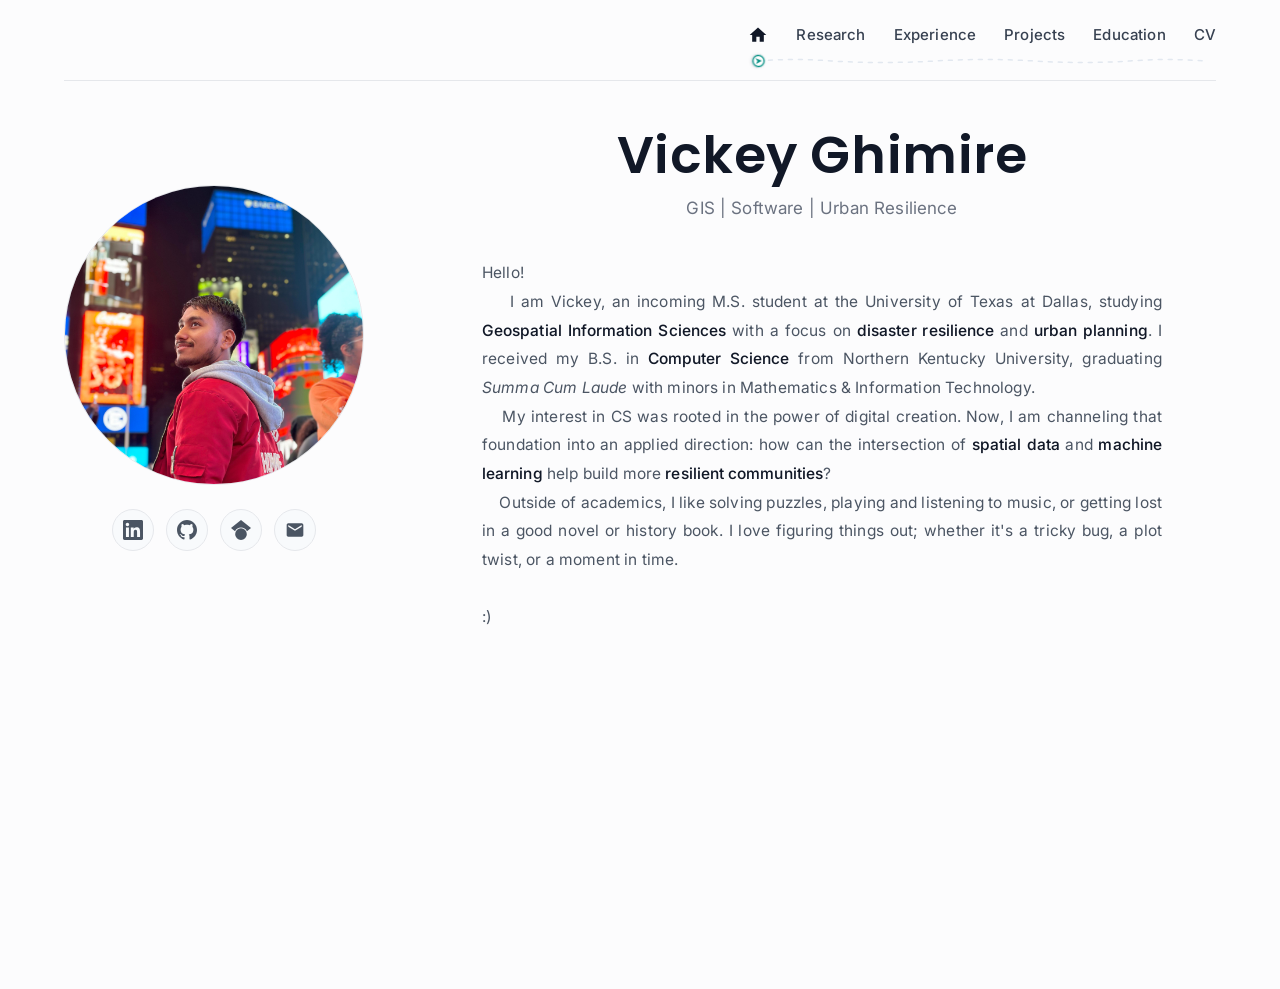
==== src/index.html @ 143678ea "updated projects page layout" ====
<!DOCTYPE html>
<html lang="en">
<head>
    <meta charset="UTF-8">
    <meta name="viewport" content="width=device-width, initial-scale=1.0">
    <title>Vickey Ghimire - Portfolio</title>
    <link rel="stylesheet" href="styles.css">
    <link href="https://fonts.googleapis.com/css2?family=Inter:wght@300;400;500;600;700&family=Poppins:wght@600;700&display=swap" rel="stylesheet">
    <!-- Google tag (gtag.js) -->
    <script async src="https://www.googletagmanager.com/gtag/js?id=G-FXQHH6YSY9"></script>
    <script>
        window.dataLayer = window.dataLayer || [];
        function gtag(){dataLayer.push(arguments);}
        gtag('js', new Date());

        gtag('config', 'G-FXQHH6YSY9');
    </script>
</head>
<body>
    <div class="container">
        <nav class="navbar">
            <div class="nav-routing">
                <div class="nav-links">
                    <a href="#home" class="nav-link home-link" data-section="home">
                        <svg width="20" height="20" viewBox="0 0 24 24" fill="currentColor">
                            <path d="M10 20v-6h4v6h5v-8h3L12 3 2 12h3v8z"/>
                        </svg>
                    </a>
                    <a href="#research" class="nav-link" data-section="research">Research</a>
                    <a href="#experience" class="nav-link" data-section="experience">Experience</a>
                    <a href="#projects" class="nav-link" data-section="projects">Projects</a>
                    <a href="#education" class="nav-link" data-section="education">Education</a>
                    <a href="#cv" class="nav-link" data-section="cv">CV</a>
                </div>
                <div class="nav-gps-layer" aria-hidden="true">
                    <svg class="nav-gps-svg" preserveAspectRatio="none">
                        <path class="gps-route-bg"></path>
                        <path class="gps-route-trail"></path>
                        <g class="gps-marker">
                            <circle class="gps-marker-pulse" r="9"></circle>
                            <circle class="gps-marker-halo" r="7"></circle>
                            <circle class="gps-marker-ring" r="5.5"></circle>
                            <path class="gps-marker-beam" d="M0 -3.6 L3 2.8 L0 1 L-3 2.8 Z"></path>
                        </g>
                    </svg>
                </div>
            </div>
        </nav>

        <main id="content-area">
            <!-- Fixed Left Section -->
            <div class="left-section">
                <div class="profile-picture">
                    <img src="img/profile.jpg" alt="Vickey Ghimire" id="profile-img">
                </div>
                <div class="social-links">
                    <a href="https://linkedin.com/in/vickeyghimire" target="_blank" class="social-icon" id="linkedin-btn" title="LinkedIn">
                        <svg viewBox="0 0 24 24" fill="currentColor">
                            <path d="M20.447 20.452h-3.554v-5.569c0-1.328-.027-3.037-1.852-3.037-1.853 0-2.136 1.445-2.136 2.939v5.667H9.351V9h3.414v1.561h.046c.477-.9 1.637-1.85 3.37-1.85 3.601 0 4.267 2.37 4.267 5.455v6.286zM5.337 7.433c-1.144 0-2.063-.926-2.063-2.065 0-1.138.92-2.063 2.063-2.063 1.14 0 2.064.925 2.064 2.063 0 1.139-.925 2.065-2.064 2.065zm1.782 13.019H3.555V9h3.564v11.452zM22.225 0H1.771C.792 0 0 .774 0 1.729v20.542C0 23.227.792 24 1.771 24h20.451C23.2 24 24 23.227 24 22.271V1.729C24 .774 23.2 0 22.222 0h.003z"/>
                        </svg>
                    </a>
                    <a href="https://github.com/junggeyy" target="_blank" class="social-icon" id="github-btn" title="GitHub">
                        <svg viewBox="0 0 24 24" fill="currentColor">
                            <path d="M12 0c-6.626 0-12 5.373-12 12 0 5.302 3.438 9.8 8.207 11.387.599.111.793-.261.793-.577v-2.234c-3.338.726-4.033-1.416-4.033-1.416-.546-1.387-1.333-1.756-1.333-1.756-1.089-.745.083-.729.083-.729 1.205.084 1.839 1.237 1.839 1.237 1.07 1.834 2.807 1.304 3.492.997.107-.775.418-1.305.762-1.604-2.665-.305-5.467-1.334-5.467-5.931 0-1.311.469-2.381 1.236-3.221-.124-.303-.535-1.524.117-3.176 0 0 1.008-.322 3.301 1.23.957-.266 1.983-.399 3.003-.404 1.02.005 2.047.138 3.006.404 2.291-1.552 3.297-1.23 3.297-1.23.653 1.653.242 2.874.118 3.176.77.84 1.235 1.911 1.235 3.221 0 4.609-2.807 5.624-5.479 5.921.43.372.823 1.102.823 2.222v3.293c0 .319.192.694.801.576 4.765-1.589 8.199-6.086 8.199-11.386 0-6.627-5.373-12-12-12z"/>
                        </svg>
                    </a>
                    <a href="https://www.researchgate.net/profile/Vickey-Ghimire" target="_blank" class="social-icon" id="research-gate-btn" title="Research Gate">
                        <svg viewBox="0 0 24 24" fill="currentColor">
                            <path d="M12 24a7 7 0 1 1 0-14 7 7 0 0 1 0 14zm0-24L0 9.5l4.838 3.94A8 8 0 0 1 12 9a8 8 0 0 1 7.162 4.44L24 9.5z"/>          
                        </svg>
                    </a>
                    <a href="mailto:jung.vickey@gmail.com" class="social-icon" id="email-btn" title="Email">
                        <svg viewBox="0 0 24 24" fill="currentColor">
                            <path d="M20 4H4c-1.1 0-1.99.9-1.99 2L2 18c0 1.1.9 2 2 2h16c1.1 0 2-.9 2-2V6c0-1.1-.9-2-2-2zm0 4l-8 5-8-5V6l8 5 8-5v2z"/>
                        </svg>
                    </a>
                </div>
                <div class="counter-wrapper">
                    <script type="text/javascript" src="https://counter.websiteout.com/js/36/5/0/0"></script>
                </div>
            </div>

            <!-- Right Section - Content Pages -->
            <div class="right-section">
                <!-- Home Page -->
                <div id="home" class="page-content active">
                    <h1 class="name">Vickey Ghimire</h1>
                    <p class="skills">GIS | Software | Urban Resilience </p>
                    <div class="about-section">
                        <p class="about-text" style="text-align: justify;">
                            Hello!<br>
                                &nbsp;&nbsp;&nbsp;&nbsp;I am Vickey, an incoming M.S. student at the University of Texas at Dallas, studying <span class="about-key">Geospatial Information Sciences</span> with a focus on <span class="about-key">disaster resilience</span> and <span class="about-key">urban planning</span>. 
                                I received my B.S. in <span class="about-key">Computer Science</span> from Northern Kentucky University, graduating <i>Summa Cum Laude</i> with minors in Mathematics & Information Technology.
                                <br>                                   
                                &nbsp;&nbsp;&nbsp;&nbsp;My interest in CS was rooted in the power of digital creation. Now, I am channeling that foundation into an applied direction: how can the intersection of <span class="about-key">spatial data</span> and <span class="about-key">machine learning</span> help build more <span class="about-key">resilient communities</span>?
                                <br>
                                &nbsp;&nbsp;&nbsp;&nbsp;Outside of academics, I like solving puzzles, playing and listening to music, or getting lost in a good novel or history book. I love figuring things out; whether it's a tricky bug, a plot twist, or a moment in time.
                                <br> <br>:)
                        </p>
                    </div>
                </div>

                <!-- Education Page -->
                <div id="education" class="page-content">
                    <h2 class="section-title">Education</h2>
                    <div class="entry-container">
                        <div class="section-hint">Click entry for details</div>
                         <div class="entry-box">
                            <div class="entry-box-header">
                                <div class="entry-box-content">
                                    <svg class="entry-toggle-icon" viewBox="0 0 24 24" fill="currentColor">
                                        <path d="M7 10l5 5 5-5z"/>
                                    </svg>
                                    <div>
                                        <div class="entry-header">
                                            <div class="entry-title">M.S. in Geospatial Information Sciences</div>
                                        </div>
                                        <div class="entry-location">The University of Texas at Dallas</div>
                                    </div>
                                </div>
                                <div class="entry-date">Incoming Fall 2026</div>
                            </div>
                            <div class="entry-details">
                                <div>Honors: John Forrest Kain Scholarship</div>
                            </div>
                        </div>
                        <div class="entry-box">
                            <div class="entry-box-header">
                                <div class="entry-box-content">
                                    <svg class="entry-toggle-icon" viewBox="0 0 24 24" fill="currentColor">
                                        <path d="M7 10l5 5 5-5z"/>
                                    </svg>
                                    <div>
                                        <div class="entry-header">
                                            <div class="entry-title">B.S. in Computer Science</div>
                                        </div>
                                        <div class="entry-location">Northern Kentucky University</div>
                                    </div>
                                </div>
                                <div class="entry-date">August 2022 - May 2026</div>
                            </div>
                            <div class="entry-details">
                                <div>Minors: Mathematics and Information Technology</div>
                                <div>GPA: 3.94</div>
                                <div>Honors: Summa Cum Laude, EDGE AWARD, President's Honors List</div>
                            </div>
                        </div>
                    </div>
                </div>

                <!-- Experience Page -->
                <div id="experience" class="page-content">
                    <h2 class="section-title">Experience</h2>
                        <div class="entry-container">
                            <div class="section-hint">Click entry for details</div>
                        <div class="entry-box">
                            <div class="entry-box-header">
                                <div class="entry-box-content">
                                    <svg class="entry-toggle-icon" viewBox="0 0 24 24" fill="currentColor">
                                        <path d="M7 10l5 5 5-5z"/>
                                    </svg>
                                    <div>
                                        <div class="entry-header">
                                            <div class="entry-title">Full-Stack Django Developer</div>
                                        </div>
                                        <div class="entry-location">Department of Physics, Geology & Engineering Technology, NKU</div>
                                    </div>
                                </div>
                                <div class="entry-date">Fall 2025 - Spring 2026</div>
                            </div>
                            <div class="entry-details">
                                <div>Worked on the web application for <a href="https://ieeexplore.ieee.org/abstract/document/11025687" target="_blank">SIRES</a> (Smart Integrated Renewable Energy Systems) project.</div>
                                <p>Key contributions include:</p>
                                • Engineered a modular, class-based Django architecture refactoring a legacy tool into an MTV-compliant multi-user web platform with secure authentication and SQLite-based data persistence <br>
                                • Built dynamic data pipelines integrating NASA POWER and OpenStreetMap APIs, replacing static spreadsheet extraction with location-specific environmental inputs. <br>
                                • Optimized energy system (NGA-III) computation efficiency by ~35% through convergence-based termination and in-session result caching. <br>
                                • Upgraded the frontend with Chart.js visualizations and refined UI typography, delivering interactive analytics on optimization results. <br>
                            </div>
                        </div>
                    </div>
                    <div class="entry-container">
                        <div class="entry-box">
                            <div class="entry-box-header">
                                <div class="entry-box-content">
                                    <svg class="entry-toggle-icon" viewBox="0 0 24 24" fill="currentColor">
                                        <path d="M7 10l5 5 5-5z"/>
                                    </svg>
                                    <div>
                                        <div class="entry-header">
                                            <div class="entry-title">Undergraduate Research Assistant</div>
                                        </div>
                                        <div class="entry-location">College of Informatics, NKU</div>
                                    </div>
                                </div>
                                <div class="entry-date">Fall 2024 - Summer 2026</div>
                            </div>
                            <div class="entry-details">
                                <div>As a research assistant at NKU's Human-Computer Interaction Lab, I primarily worked on projects around language model behavior and natural language processing.</div>
                                <div> Advisors: <a href="https://www.linkedin.com/in/nazmus-sadat/" target="_blank">Dr. Nazmus Sadat</a> and <a href="https://www.linkedin.com/in/nicholascaporusso/" target="_blank">Dr. Nicholas Caporusso</a></div>
                                <div>Key contributions include:</div>
                                • Architected a novelty-detection framework using lexical (Jaccard) and semantic (BERT-based) measures to auto-classify LLM outputs, reducing manual review burden from 32.8% to 3.1% across 31,000+ generated topics.<br>
                                • Led survey-based analysis of ChatGPT's memory feature across 135+ users and 55+ accounts, uncovering critical gaps in user awareness and data privacy practices. <br>
                                • Co-authored 3 peer-reviewed papers (2 as first author), leading data analytics workflows from preprocessing and statistical modeling to data viz production. <br>
                            </div>
                        </div>
                    </div>
                    <div class="entry-container">
                        <div class="entry-box">
                            <div class="entry-box-header">
                                <div class="entry-box-content">
                                    <svg class="entry-toggle-icon" viewBox="0 0 24 24" fill="currentColor">
                                        <path d="M7 10l5 5 5-5z"/>
                                    </svg>
                                    <div>
                                        <div class="entry-header">
                                            <div class="entry-title">Undergraduate Teaching Assistant</div>
                                        </div>
                                        <div class="entry-location">College of Informatics, NKU</div>
                                    </div>
                                </div>
                                <div class="entry-date">Fall 2025</div>
                            </div>
                            <div class="entry-details">
                                <div>As a Teaching Assistant for <i>CSC 364: Data Structures and Algorithms in Java</i>, I helped facilitate the course by supporting student learning and assisting the instructor as needed.</div>
                                <div>Course Instructor: <a href="https://www.linkedin.com/in/junxiu-zhou-7b527a103/" target="_blank">Dr. Junxiu Zhou</a></div>
                                <div>Key responsibilities:</div>
                                • Held weekly office hours mentoring 40+ students on DSA concepts, debugging, and Java problem-solving. <br>
                                • Collaborated with instructor to develop Java test cases, design assessment rubrics, and streamline grading workflows. <br>
                            </div>
                        </div>
                    </div>
                    <div class="entry-container">
                        <div class="entry-box">
                            <div class="entry-box-header">
                                <div class="entry-box-content">
                                    <svg class="entry-toggle-icon" viewBox="0 0 24 24" fill="currentColor">
                                        <path d="M7 10l5 5 5-5z"/>
                                    </svg>
                                    <div>
                                        <div class="entry-header">
                                            <div class="entry-title">Business Services Supervisor</div>
                                        </div>
                                        <div class="entry-location">NKU Campus Recreation Center</div>
                                    </div>
                                </div>
                                <div class="entry-date">Fall 2025 - Spring 2026</div>
                            </div>
                            <div class="entry-details">
                                <div>As a Business Services Supervisor <i>(Student Employment)</i> at Kentucky's largest recreation center, I oversaw membership services operations, supervised student employees, managed sales and membership reports, supported special events and more.</div>
                                <div>Before transitioning to this role, I also worked as a Facilities Manager <i>(Spring 2023 - Fall 2025)</i> within the same organization where I supervised daily operations, ensured facility safety and efficiency, trained and led student-staff, fostering leadership development and resolving operational challenges.</div>
                            </div>
                        </div>
                    </div>
                </div>

                <!-- Research Page -->
                <div id="research" class="page-content">
                    <h2 class="section-title">Publications</h2>
                    <div class="entry-container">
                        <div class="section-hint">Click entry for details</div>
                        <div class="entry-box">
                            <div class="entry-box-header">
                                <div class="entry-box-content">
                                    <svg class="entry-toggle-icon" viewBox="0 0 24 24" fill="currentColor">
                                        <path d="M7 10l5 5 5-5z"/>
                                    </svg>
                                    <div>
                                        <div class="entry-title">Benchmarking LLMs for Content Expansion: Measuring Novelty in Iterative Course Outline Generation</div>
                                        <div class="entry-subtitle">Ghimire V, Shrestha L.J., Dhungana B, Sadat N, Caporusso N (2025)</div>
                                    </div>
                                </div>
                            </div>
                            <div class="entry-details">
                                <div class="research-tabs">
                                    <button class="research-tab active" data-tab="abstract-3">Abstract</button>
                                    <button class="research-tab" data-tab="paper-3">Paper</button>
                                </div>
                                <div class="research-content active" id="abstract-3">
                                    <div class="research-abstract">
                                        <p> <br>Iterative prompting is a technique commonly used to progressively
                                            refine the output produced by Large Language Models (LLMs) to
                                            obtain more comprehensive content. This method is particularly
                                            useful in the context of education for drafting and refining lists
                                            of topics to be included in course outlines, syllabi, and lecture
                                            plans. However, one of the main challenges in iterative
                                            prompting is determining whether, at each iteration, the model
                                            outputs truly new material or merely rephrases existing content.
                                            While iterative refinement is a common practice, it often
                                            results in repetition, which requires educators to conduct
                                            time-consuming manual checks, thereby limiting the benefits
                                            provided by LLM-assisted course design. To mitigate this, we
                                            introduce a framework that applies a novelty metric, integrating
                                            both lexical and semantic similarity measures, to automatically
                                            categorize generated outputs as novel, redundant, or requiring
                                            human judgment. We tested this framework across seven widely
                                            used LLMs (ChatGPT o3, Claude 4 Sonnet, Gemini 2.5 Pro,
                                            DeepSeek R1, Grok 3, Qwen 2.5, and Llama 3.3) to create a Java
                                            programming course outline over multiple iterations. Results
                                            from conversations containing over 23,751 individual topics
                                            showed that DeepSeek R1 produced the highest percentage of
                                            novel content. Moreover, our method successfully automated
                                            classification for 96.7% of the outputs, substantially reducing
                                            the proportion of items that require manual review.</p>
                                    </div>
                                </div>
                                <div class="research-content" id="paper-3">
                                    <a href="https://www.researchgate.net/publication/397504945_Benchmarking_LLMs_for_Content_Expansion_Measuring_Novelty_in_Iterative_Course_Outline_Generation" target="_blank" class="research-paper-link">[RESEARCH GATE]</a>
                                </div>
                            </div>
                        </div>
                    </div>
                    <div class="entry-container">
                        <div class="entry-box">
                            <div class="entry-box-header">
                                <div class="entry-box-content">
                                    <svg class="entry-toggle-icon" viewBox="0 0 24 24" fill="currentColor">
                                        <path d="M7 10l5 5 5-5z"/>
                                    </svg>
                                    <div>
                                        <div class="entry-title">Evaluating Output Novelty in Iterative Prompting in Educational Content Generation</div>
                                        <div class="entry-subtitle">Ghimire V, Shrestha L.J., Dhungana B, Sadat N, Caporusso N (2025)</div>
                                    </div>
                                </div>
                            </div>
                            <div class="entry-details">
                                <div class="research-tabs">
                                    <button class="research-tab active" data-tab="abstract-2">Abstract</button>
                                    <button class="research-tab" data-tab="poster-2">Poster</button>
                                    <button class="research-tab" data-tab="paper-2">Paper</button>
                                </div>
                                <div class="research-content active" id="abstract-2">
                                    <div class="research-abstract">
                                        <p> <br>Large Language Models (LLMs) have been explored
                                            as a valuable tool for creating course outlines. To this end, 
                                            iterative prompting can be utilized to correct and expand the output.
                                            However, iterative prompting often results in LLMs producing
                                            redundant content that requires extensive manual review. In
                                            this context, distinguishing between genuinely novel content and
                                            rephrased existing information creates a trade-off between LLM
                                            capabilities and validation efforts. To address this, this paper
                                            proposes a novelty metric that combines lexical similarity mea-
                                            sures with semantic analysis to automatically classify generated
                                            content as novel or repeated, thus simplifying human review. We
                                            evaluated this approach using five widely used LLMs (ChatGPT
                                            4o, Claude 3.7 Sonnet, Gemini 2.5 Flash, DeepSeek v3, and
                                            DeepSeek r1) to create a Java programming course outline over
                                            multiple iterations. Our methodology automated the classification
                                            of 90.52% of the generated content, significantly reducing the
                                            number of items requiring manual review. Moreover, our findings
                                            show that the proposed metric can also be utilized for ranking
                                            the performance of models in the context of iterative prompting.</p>
                                    </div>
                                </div>
                                <div class="research-content" id="poster-2">
                                    <div class="research-poster">
                                        <a href="img/Poster_Course_Syllabus_Iterative_Prompting.pdf" target="_blank" class="pdf-preview">
                                            <img src="img/Poster_Course_Syllabus_Iterative_Prompting.png" alt="Research Poster Thumbnail" class="poster-thumbnail">
                                            <div class="overlay">
                                                <svg class="pdf-icon" viewBox="0 0 24 24" fill="currentColor">
                                                    <path d="M14,2H6A2,2 0 0,0 4,4V20A2,2 0 0,0 6,22H18A2,2 0 0,0 20,20V8L14,2M18,20H6V4H13V9H18V20Z"/>
                                                </svg>
                                                <div class="pdf-text">View Poster</div>
                                                <div class="pdf-subtext">Click to open</div>
                                            </div>
                                        </a>
                                    </div>
                                </div>
                                <div class="research-content" id="paper-2">
                                    <a href="https://www.researchgate.net/publication/396923717_Evaluating_Output_Novelty_in_Iterative_Prompting_in_Educational_Content_Generation" target="_blank" class="research-paper-link">[RESEARCH GATE]</a>
                                </div>
                            </div>
                        </div>
                    </div>
                    <div class="entry-container">
                        <div class="entry-box">
                            <div class="entry-box-header">
                                <div class="entry-box-content">
                                    <svg class="entry-toggle-icon" viewBox="0 0 24 24" fill="currentColor">
                                        <path d="M7 10l5 5 5-5z"/>
                                    </svg>
                                    <div>
                                        <div class="entry-title">Analysis of the Content of ChatGPT's Memory: Types of Information, Security Implications, and User Perception</div>
                                        <div class="entry-subtitle">Sadat N, Caporusso N, My Doan, Ghimire V, Dhungana B, Shrestha L.J. (2025)</div>
                                    </div>
                                </div>
                            </div>
                            <div class="entry-details">
                                <div class="research-tabs">
                                    <button class="research-tab active" data-tab="abstract-1">Abstract</button>
                                    <button class="research-tab" data-tab="poster-1">Poster</button>
                                    <button class="research-tab" data-tab="paper-1">Paper</button>
                                </div>
                                <div class="research-content active" id="abstract-1">
                                    <div class="research-abstract">
                                        <p><br>OpenAI’s new “memory" feature enables ChatGPT to provide more personalized and relevant interactions
                                            by storing user information from the prompts and using
                                            it across conversations. While offering improved responses,
                                            the memory feature poses privacy and security challenges.
                                            This paper reports a three-fold study investigating ChatGPT’s memory feature in more detail. First, we utilized the
                                            Knowledge-Attitude-Behavior model and distributed a survey
                                            to over 135 users to assess their awareness of ChatGPT’s
                                            memory functionality, attitudes toward privacy implications,
                                            and the behavioral changes prompted by perceived risks.
                                            Secondly, memory content from over 55 user accounts was
                                            analyzed to evaluate the accuracy, relevance, and privacy of
                                            the stored data. Finally, we studied the distribution of the
                                            stored data across key categories to obtain insights into what
                                            kind of information ChatGPT considers relevant and stores.
                                            The findings reveal gaps in user understanding of the memory
                                            feature, the need for greater transparency, and the challenges
                                            of personalizing LLM agents while safeguarding privacy</p>
                                    </div>
                                </div>
                                <div class="research-content" id="poster-1">
                                    <div class="research-poster">
                                        <a href="img/poster_analysis_of_chatGPT_memory.pdf" target="_blank" class="pdf-preview">
                                            <img src="img/thumbnail_analysis_of_chatGPT_memory.png" alt="Research Poster Thumbnail" class="poster-thumbnail">
                                            <div class="overlay">
                                                <svg class="pdf-icon" viewBox="0 0 24 24" fill="currentColor">
                                                    <path d="M14,2H6A2,2 0 0,0 4,4V20A2,2 0 0,0 6,22H18A2,2 0 0,0 20,20V8L14,2M18,20H6V4H13V9H18V20Z"/>
                                                </svg>
                                                <div class="pdf-text">View Research Poster</div>
                                                <div class="pdf-subtext">Click to open</div>
                                            </div>
                                        </a>
                                    </div>
                                </div>
                                <div class="research-content" id="paper-1">
                                    <a href="https://ieeexplore.ieee.org/document/11131839">[IEEE Explore]</a>
                                </div>
                            </div>
                        </div>
                    </div>
                </div>

                <!-- Projects Page -->
                <div id="projects" class="page-content">
                    <h2 class="section-title">Projects</h2>
                    <div class="entry-container">
                        <div class="section-hint">Click entry for details</div>
                    
                        <div class="project-group open" id="giscience-group">
                            <div class="project-group-header" onclick="toggleGroup('giscience-group')">
                                <svg class="group-toggle-icon" viewBox="0 0 24 24" fill="currentColor">
                                    <path d="M7 10l5 5 5-5z"/>
                                </svg>
                                <h3 class="group-title">GIScience Projects</h3>
                            </div>
                            <div class="group-content">
                                <div class="entry-box">
                                    <div class="entry-box-header">
                                        <div class="entry-box-content">
                                            <svg class="entry-toggle-icon" viewBox="0 0 24 24" fill="currentColor">
                                                <path d="M7 10l5 5 5-5z"/>
                                            </svg>
                                            <div>
                                                <div class="entry-title">Site Suitability Analysis</div>
                                                <div class="entry-subtitle">A Multi-Criteria Evaluation (MCE) workflow for locating a new fire station in Kathmandu. It combines slope, road access, coverage, and land availability via a Weighted Linear Combination (WLC) model to generate a site suitability map and candidate locations.</div>
                                            </div>                                
                                        </div>
                                        <div class="entry-date">July 2026</div>
                                    </div>
                                    <div class="entry-details">
                                        <div><strong>Tech stack:</strong> GeoPandas, rasterio, xarray, rioxarray</div>
                                        <div class="project-links">
                                            <a href="https://github.com/junggeyy/gis-notebooks/blob/main/notebooks/site_suitability_analysis.ipynb" target="_blank" class="project-link">[GitHub]</a>
                                            <a href="https://colab.research.google.com/github/junggeyy/gis-notebooks/blob/main/notebooks/site_suitability_analysis.ipynb" target="_blank" class="project-link">[Google Colab]</a>
                                        </div>
                                    </div>
                                </div> 
                                <div class="entry-box">
                                    <div class="entry-box-header">
                                        <div class="entry-box-content">
                                            <svg class="entry-toggle-icon" viewBox="0 0 24 24" fill="currentColor">
                                                <path d="M7 10l5 5 5-5z"/>
                                            </svg>
                                            <div>
                                                <div class="entry-title">Road Risk Viewer</div>
                                                <div class="entry-subtitle">An interactive GIS web application to visualize road hazard and planning risk-aware travel across Nepal. Combines terrain analysis, seasonal rainfall data, and a dual-hazard risk model to score every road segment for landslide and flood susceptibility.</div>
                                            </div>                                
                                        </div>
                                        <div class="entry-date">April 2026</div>
                                    </div>
                                    <div class="entry-details">
                                        <div><strong>Tech stack:</strong> GeoPandas, Shapely, Raster & DEM Analysis, OpenStreetMap, React-Leaflet</div>
                                        <div class="project-links">
                                            <a href="https://github.com/junggeyy/road-risk-viewer" target="_blank" class="project-link">[GitHub]</a>
                                        </div>
                                    </div>
                                </div>
                            </div>
                        </div>    

                        <div class="project-group" id="software-group">
                            <div class="project-group-header" onclick="toggleGroup('software-group')">
                                <svg class="group-toggle-icon" viewBox="0 0 24 24" fill="currentColor">
                                    <path d="M7 10l5 5 5-5z"/>
                                </svg>
                                <h3 class="group-title">Software Projects</h3>
                            </div>
                            <div class="group-content">
                                <div class="entry-box">
                                    <div class="entry-box-header">
                                        <div class="entry-box-content">
                                            <svg class="entry-toggle-icon" viewBox="0 0 24 24" fill="currentColor">
                                                <path d="M7 10l5 5 5-5z"/>
                                            </svg>
                                            <div>
                                                <div class="entry-title">Predictive Maintenance Framework </div>
                                                <div class="entry-subtitle">A predictive maintenance analysis framework with production-style simulation pipeline that processes hourly machinery telemetry and event data to predict failures and estimate RUL (Remaining Useful Life) of critical machines.</div>
                                            </div>                                
                                        </div>
                                        <div class="entry-date">November 2025</div>
                                    </div>
                                    <div class="entry-details">
                                        <div><strong>Tech stack:</strong> Random Forest models, Pandas, FastAPI, Replit, Numpy, MCP Servers</div>
                                        <div class="project-links">
                                            <a href="https://github.com/junggeyy/predictive-maintenance" target="_blank" class="project-link">[GitHub]</a>
                                        </div>
                                    </div>
                                </div>                        
                                <div class="entry-box">
                                    <div class="entry-box-header">
                                        <div class="entry-box-content">
                                            <svg class="entry-toggle-icon" viewBox="0 0 24 24" fill="currentColor">
                                                <path d="M7 10l5 5 5-5z"/>
                                            </svg>
                                            <div>
                                                <div class="entry-title">Knowtify</div>
                                                <div class="entry-subtitle">A local-first application that transforms your study materials into interactive flashcards and quizzes using LLMs locally - no cloud, no tracking, just effective learning.</div>
                                            </div>                                
                                        </div>
                                        <div class="entry-date">August 2025</div>
                                    </div>
                                    <div class="entry-details">
                                        <div><strong>Tech stack:</strong> FastAPI, Ollama, LangChain, SQLAlchemy, DBsqlite</div>
                                        <div class="project-links">
                                            <a href="https://github.com/junggeyy/knowtify" target="_blank" class="project-link">[GitHub]</a>
                                        </div>
                                    </div>
                                </div>
                                <div class="entry-box">
                                    <div class="entry-box-header">
                                        <div class="entry-box-content">
                                            <svg class="entry-toggle-icon" viewBox="0 0 24 24" fill="currentColor">
                                                <path d="M7 10l5 5 5-5z"/>
                                            </svg>
                                            <div>
                                                <div class="entry-title">RouteRishi</div>
                                                <div class="entry-subtitle">A smart travel planning assistant to help you budget, plan & create curated itinerary for your next trip with real-time flights & hotels info, weather based acitivites, and more.</div>
                                            </div>
                                        </div>
                                        <div class="entry-date">July 2025</div>
                                    </div>
                                    <div class="entry-details">
                                        <div><strong>Tech stack:</strong> FastAPI, LangChain, Firebase, Firestore, Google Gen-AI</div>
                                        <div class="project-links">
                                            <a href="https://github.com/junggeyy/route-rishi" target="_blank" class="project-link">[GitHub]</a>
                                        </div>
                                    </div>
                                </div>
                                <div class="entry-box">
                                    <div class="entry-box-header">
                                        <div class="entry-box-content">
                                            <svg class="entry-toggle-icon" viewBox="0 0 24 24" fill="currentColor">
                                                <path d="M7 10l5 5 5-5z"/>
                                            </svg>
                                            <div>
                                                <div class="entry-title">Stock Insights</div>
                                                <div class="entry-subtitle">An Android application that empowers users to track, analyze, and forecast stock market trends, integrating live financial data with ML based predictions.</div>
                                            </div>
                                        </div>
                                        <div class="entry-date">May 2025</div>
                                    </div>
                                    <div class="entry-details">
                                        <div><strong>Tech stack:</strong> Django, Websocket, Kotlin,SQLite, Facebook Prophet</div>
                                        <div class="project-links">
                                            <a href="https://github.com/junggeyy/stock-insights-android" target="_blank" class="project-link">[GitHub]</a>
                                        </div>
                                    </div>
                                </div>
                            </div>
                        </div>
                    </div>
                </div>

                <!-- CV Page -->
                <div id="cv" class="page-content">
                    <h2 class="section-title">CV</h2>
                    <div class="entry-container">
                        <div class="section-hint">Click entry for details</div>
                        <div class="entry-box">
                            <div class="entry-box-header">
                                <div class="entry-box-content">
                                    <svg class="entry-toggle-icon" viewBox="0 0 24 24" fill="currentColor">
                                        <path d="M7 10l5 5 5-5z"/>
                                    </svg>
                                    <div>
                                        <div class="entry-title">Curriculum Vitae</div>
                                        <div class="entry-location">View or download my CV</div>
                                    </div>
                                </div>
                            </div>
                            <div class="entry-details">
                                <div class="research-poster">
                                    <a href="img/CV.pdf" target="_blank" class="pdf-preview">
                                        <img src="img/cv_thumbnail.png" alt="CV Thumbnail" class="poster-thumbnail">
                                        <div class="overlay">
                                            <svg class="pdf-icon" viewBox="0 0 24 24" fill="currentColor">
                                                <path d="M14,2H6A2,2 0 0,0 4,4V20A2,2 0 0,0 6,22H18A2,2 0 0,0 20,20V8L14,2M18,20H6V4H13V9H18V20Z"/>
                                            </svg>
                                            <div class="pdf-text">View CV</div>
                                            <div class="pdf-subtext">Click to open in new tab</div>
                                        </div>
                                    </a>
                                </div>
                            </div>
                        </div>
                    </div>
                    <div class="entry-container">
                        <div class="entry-box">
                            <div class="entry-box-header">
                                <div class="entry-box-content">
                                    <svg class="entry-toggle-icon" viewBox="0 0 24 24" fill="currentColor">
                                        <path d="M7 10l5 5 5-5z"/>
                                    </svg>
                                    <div>
                                        <div class="entry-title">Resume</div>
                                        <div class="entry-location">View or download my Resume</div>
                                    </div>
                                </div>
                            </div>
                            <div class="entry-details">
                                <div class="research-poster">
                                    <a href="img/resume_vickey_ghimire.pdf" target="_blank" class="pdf-preview">
                                        <img src="img/resume_vickey_ghimire_thumbnail.png" alt="Resume Thumbnail" class="poster-thumbnail">
                                        <div class="overlay">
                                            <svg class="pdf-icon" viewBox="0 0 24 24" fill="currentColor">
                                                <path d="M14,2H6A2,2 0 0,0 4,4V20A2,2 0 0,0 6,22H18A2,2 0 0,0 20,20V8L14,2M18,20H6V4H13V9H18V20Z"/>
                                            </svg>
                                            <div class="pdf-text">View Resume</div>
                                            <div class="pdf-subtext">Click to open in new tab</div>
                                        </div>
                                    </a>
                                </div>
                            </div>
                        </div>
                    </div>
                </div>
            </div>
        </main>
    </div>

    <script src="gps-track.js"></script>
    <script src="script.js"></script>
</body>
</html>
---- src/styles.css ----
/* Reset and Base Styles */
* {
    margin: 0;
    padding: 0;
    box-sizing: border-box;
}

.counter-wrapper {
    text-align: center;
    margin-top: 8px;
    max-width: 300px;
    margin-left: auto;
    margin-right: auto;
    line-height: 0;
}

.counter-wrapper a {
    display: inline-block;
    line-height: 0;
}

/* Websiteout injects a digit image, not text*/
.counter-wrapper img {
    display: block;
    margin: 0 auto;
    height: 11px;
    width: auto;
    border: 0;
}

body {
    font-family: 'Inter', -apple-system, BlinkMacSystemFont, 'Segoe UI', Roboto, sans-serif;
    background-color: #fcfcfd;
    color: #1f2937;
    line-height: 1.7;
    font-weight: 400;
    letter-spacing: 0.01em;
}

.container {
    max-width: 1200px;
    margin: 0 auto;
    padding: 0 24px;
    min-height: 100vh;
}

/* Navigation Bar */
.navbar {
    padding: 22px 0 4px;
    display: flex;
    justify-content: flex-end;
    border-bottom: 1px solid #e5e7eb;
    position: sticky;
    top: 0;
    z-index: 20;
    background: rgba(252, 252, 253, 0.9);
    backdrop-filter: blur(6px);
}

.nav-routing {
    display: flex;
    flex-direction: column;
    align-items: flex-end;
    gap: 2px;
    width: 100%;
    max-width: fit-content;
    margin-left: auto;
}

.nav-links {
    display: flex;
    gap: 28px;
    align-items: center;
}

/* GPS route track under nav */
.nav-gps-layer {
    width: 100%;
    height: 28px;
    position: relative;
    pointer-events: none;
    margin-top: -2px;
}

.nav-gps-svg {
    display: block;
    width: 100%;
    height: 26px;
    overflow: visible;
}

.gps-route-bg {
    fill: none;
    stroke: #e2e8f0;
    stroke-width: 1.5;
    stroke-linecap: round;
    stroke-linejoin: round;
    stroke-dasharray: 4 6;
}

.gps-route-trail {
    fill: none;
    stroke: #0d9488;
    stroke-width: 2;
    stroke-linecap: round;
    stroke-linejoin: round;
    opacity: 0.85;
    transition: stroke-dasharray 0.05s linear;
}

.gps-marker {
    transform-origin: center;
    transform-box: fill-box;
    filter: drop-shadow(0 1px 1.5px rgba(15, 23, 42, 0.14));
}

.gps-marker-pulse {
    fill: rgba(13, 148, 136, 0.12);
    stroke: rgba(13, 148, 136, 0.25);
    stroke-width: 1;
    opacity: 0;
}

.gps-marker-halo {
    fill: rgba(13, 148, 136, 0.18);
    stroke: none;
}

.gps-marker-ring {
    fill: #ffffff;
    stroke: #0d9488;
    stroke-width: 1.25;
}

.gps-marker-beam {
    fill: #0d9488;
}

.gps-marker.gps-marker--arrived .gps-marker-pulse {
    animation: gps-pulse 1.2s ease-out 1;
}

@keyframes gps-pulse {
    0% {
        opacity: 0.65;
        r: 6;
    }
    100% {
        opacity: 0;
        r: 11;
    }
}

@media (prefers-reduced-motion: reduce) {
    .gps-route-trail {
        transition: none;
    }

    .gps-marker.gps-marker--arrived .gps-marker-pulse {
        animation: none;
    }
}

.home-link {
    display: flex;
    align-items: center;
    justify-content: center;
}

.nav-link {
    text-decoration: none;
    color: #374151;
    font-weight: 500;
    font-size: 15px;
    letter-spacing: 0.01em;
    position: relative;
    transition: color 0.2s ease;
}

.nav-link:hover {
    color: #111827;
}

.nav-link.active {
    color: #111827;
    font-weight: 600;
}

/* Main Content Area */
#content-area {
    display: flex;
    gap: 64px;
    padding: 44px 0 84px;
    align-items: flex-start;
}

/* Fixed Left Section */
.left-section {
    flex-shrink: 0;
    display: flex;
    flex-direction: column;
    gap: 24px;
    position: sticky;
    top: 110px;
    padding-top: 60px;
}

/* Profile Picture */
.profile-picture {
    width: 300px;
    height: 300px;
    border-radius: 50%;
    overflow: hidden;
    border: 1px solid #e5e7eb;
    background-color: #f5f6f8;
}

#profile-img {
    width: 100%;
    height: 100%;
    object-fit: cover;
}

/* Social Links */
.social-links {
    display: flex;
    flex-direction: row;
    gap: 12px;
    justify-content: center;
}

.social-icon {
    display: flex;
    align-items: center;
    justify-content: center;
    width: 42px;
    height: 42px;
    background-color: #f8fafc;
    color: #4b5563;
    text-decoration: none;
    border: 1px solid #e5e7eb;
    border-radius: 50%;
    transition: all 0.2s ease;
    cursor: pointer;
}

.social-icon svg {
    width: 20px;
    height: 20px;
}

.social-icon:hover {
    background-color: #f3f4f6;
    border-color: #d1d5db;
    color: #111827;
    transform: translateY(-1px);
}

.social-icon:active {
    transform: translateY(0);
    background-color: #e8e8e8;
}

/* Right Section */
.right-section {
    flex: 1;
    padding-top: 0;
}

.name {
    font-family: 'Poppins', 'Inter', -apple-system, BlinkMacSystemFont, 'Segoe UI', Roboto, sans-serif;
    font-size: 52px;
    font-weight: 600;
    color: #111827;
    margin-bottom: 10px;
    line-height: 1.15;
    letter-spacing: 0.01em;
    text-align: center;
}

.skills {
    font-size: 17px;
    color: #6b7280;
    font-weight: 400;
    margin-bottom: 36px;
    text-align: center;
}

.about-section {
    max-width: 68ch;
    margin: 0 auto;
}

.about-text {
    font-size: 15.5px;
    color: #4b5563;
    line-height: 1.85;
    font-weight: 400;
    text-align: justify;
}

.about-key {
    font-weight: 520;
    color: #111827;
    letter-spacing: 0.005em;
}

/* Page Content */
.page-content {
    display: none;
    min-height: calc(100vh - 120px);
}

.page-content.active {
    display: block;
}

/* Content Sections */
.content-section {
    padding: 60px 0;
    border-bottom: 1px solid #e0e0e0;
}

.content-section:last-child {
    border-bottom: none;
}

.section-title {
    font-family: 'Poppins', 'Inter', -apple-system, BlinkMacSystemFont, 'Segoe UI', Roboto, sans-serif;
    font-size: 37px;
    font-weight: 600;
    color: #111827;
    margin-bottom: 36px;
    letter-spacing: 0.01em;
    text-align: center;
}

.projects-subtitle {
    font-size: 14px;
    color: #6b7280;
    font-style: italic;
    text-align: left;
    margin-top: 20px;
    margin-bottom: 0;
    max-width: 72ch;
    margin-left: auto;
    margin-right: auto;
}

.entry-container {
    max-width: 72ch;
    margin: 0 auto;
}

.section-hint {
    font-size: 11px;
    color: #9ca3af;
    margin-bottom: 6px;
    font-weight: 400;
    letter-spacing: 0.02em;
}

.entry-box {
    background-color: #ffffff;
    border: 1px solid #e5e7eb;
    border-radius: 12px;
    padding: 22px;
    margin-bottom: 16px;
    transition: all 0.3s ease;
    cursor: pointer;
    position: relative;
    min-height: 80px;
    box-shadow: 0 1px 3px rgba(17, 24, 39, 0.06);
}

.entry-box:hover {
    background-color: #ffffff;
    border-color: #d1d5db;
    box-shadow: 0 6px 18px rgba(17, 24, 39, 0.09);
    transform: translateY(-1px);
}

.entry-box.expanded {
    background-color: #ffffff;
    border-color: #cbd5e1;
    min-height: 200px;
    box-shadow: 0 8px 20px rgba(17, 24, 39, 0.1);
}

.entry-box-header {
    display: flex;
    align-items: flex-start;
    justify-content: space-between;
    width: 100%;
    gap: 12px;
}

.entry-box-content {
    display: flex;
    align-items: flex-start;
    flex: 1;
}

.entry-toggle-icon {
    width: 24px;
    height: 24px;
    margin-right: 8px;
    transition: transform 0.3s ease;
    color: #64748b;
    flex-shrink: 0;
    margin-top: 2px;
    stroke-width: 3;
}

.entry-box.expanded .entry-toggle-icon {
    transform: rotate(180deg);
}

/* Subtle visual cues for expandable boxes */
.entry-box {
    position: relative;
}

.entry-box::after {
    content: '';
    position: absolute;
    bottom: 0;
    left: 0;
    right: 0;
    height: 2px;
    background: #eef2f7;
    opacity: 0;
    transition: opacity 0.2s ease;
}

.entry-box:hover::after {
    opacity: 1;
}

.entry-details {
    font-size: 14px;
    color: #4b5563;
    line-height: 1.75;
    max-height: 0;
    overflow: hidden;
    transition: max-height 0.3s ease, padding 0.3s ease;
    padding-top: 0;
    text-align: justify;
}

.entry-box.expanded .entry-details {
    max-height: none;
    padding-top: 18px;
    margin-top: 12px;
    border-top: 1px solid #edf2f7;
}

/* Research Section Specific Styles */
#research .entry-title {
    font-size: 17px;
    font-weight: 600;
    line-height: 1.4;
}

#research .entry-subtitle {
    font-size: 13.5px;
    font-weight: 400;
    color: #666666;
    line-height: 1.3;
}

#projects .entry-subtitle {
    font-size: 13.5px;
    font-weight: 400;
    color: #666666;
    line-height: 1.3;
}

/* Tag-style buttons */
.research-tabs {
    display: flex;
    gap: 8px;
    margin-bottom: 16px;
    flex-wrap: wrap;
}

.research-tab {
    padding: 7px 14px;
    background-color: #f3f4f6;
    border: 1px solid #e5e7eb;
    border-radius: 20px;
    font-size: 12px;
    font-weight: 500;
    color: #4b5563;
    cursor: pointer;
    transition: all 0.2s ease;
    text-decoration: none;
    display: inline-block;
}

.research-tab:hover {
    background-color: #e5e7eb;
    color: #1f2937;
}

.research-tab.active {
    background-color: #111827;
    color: #ffffff;
    border-color: #111827;
}

.research-content {
    display: none;
}

.research-content.active {
    display: block;
}

.research-abstract {
    font-size: 14px;
    line-height: 1.75;
    color: #4b5563;
    text-align: justify;
}

.research-poster {
    width: 100%;
    height: 300px;
    border-radius: 8px;
    border: 1px solid #e5e7eb;
    overflow: hidden;
    position: relative;
    cursor: pointer;
    transition: all 0.2s ease;
    background-color: #f8fafc;
}

.research-poster:hover {
    border-color: #cbd5e1;
    box-shadow: 0 4px 12px rgba(15, 23, 42, 0.1);
}

.research-poster .pdf-preview {
    width: 100%;
    height: 100%;
    display: flex;
    align-items: center;
    justify-content: center;
    flex-direction: column;
    color: #666666;
    text-decoration: none;
    position: relative;
    overflow: hidden;
}

.research-poster .pdf-preview:hover {
    color: #1e3a8a;
}

.research-poster .poster-thumbnail {
    width: 100%;
    height: 100%;
    object-fit: cover;
    position: absolute;
    top: 0;
    left: 0;
    z-index: 1;
}

.research-poster .overlay {
    position: absolute;
    top: 0;
    left: 0;
    width: 100%;
    height: 100%;
    background: rgba(0, 0, 0, 0.8);
    display: flex;
    align-items: center;
    justify-content: center;
    flex-direction: column;
    z-index: 2;
    opacity: 0;
    transition: all 0.3s ease;
    backdrop-filter: blur(2px);
}

.research-poster:hover .overlay {
    opacity: 1;
}

.research-poster:hover .poster-thumbnail {
    filter: blur(1px);
    transform: scale(1.02);
}

.research-poster .pdf-icon {
    width: 48px;
    height: 48px;
    margin-bottom: 12px;
    color: #ffffff;
}

.research-poster .pdf-text {
    font-size: 14px;
    font-weight: 500;
    text-align: center;
    color: #ffffff;
}

.research-poster .pdf-subtext {
    font-size: 12px;
    color: #cccccc;
    margin-top: 4px;
}

.cv-pdf-viewer {
    width: 100%;
    height: 400px;
    border-radius: 8px;
    border: 1px solid #e0e0e0;
    overflow: hidden;
    position: relative;
    cursor: pointer;
    transition: all 0.2s ease;
    background-color: #f8f8f8;
}

.cv-pdf-viewer:hover {
    border-color: #cbd5e1;
    box-shadow: 0 4px 12px rgba(15, 23, 42, 0.1);
}

.research-paper-link {
    color: #1e3a8a;
    text-decoration: underline;
    font-size: 14px;
    transition: color 0.2s ease;
}

.research-paper-link:hover {
    color: #1e40af;
}

.entry-header {
    display: flex;
    justify-content: space-between;
    align-items: flex-start;
    margin-bottom: 8px;
    width: 100%;
    gap: 20px;
}

.entry-title {
    font-family: 'Poppins', 'Inter', -apple-system, BlinkMacSystemFont, 'Segoe UI', Roboto, sans-serif;
    font-size: 19px;
    font-weight: 600;
    color: #111827;
    margin-bottom: 4px;
    flex: 1;
    min-width: 0;
}

.entry-location {
    font-size: 14px;
    color: #6b7280;
    text-align: left;
    min-width: 120px;
    margin-top: -10px;
}

.entry-subtitle {
    font-size: 15px;
    font-weight: 500;
    color: #374151;
    margin-bottom: 4px;
}

.entry-date {
    font-size: 13px;
    color: #9ca3af;
    font-style: italic;
    text-align: right;
    white-space: nowrap;
    flex-shrink: 0;
    margin-top: 0;
    line-height: 1.2;
}

.entry-details {
    font-size: 14px;
    color: #4b5563;
    line-height: 1.75;
}

.entry-details div {
    margin-bottom: 4px;
}

.entry-link a {
    color: #1e3a8a;
    text-decoration: none;
    font-size: 14px;
}

.entry-link a:hover {
    text-decoration: underline;
}

.project-links {
    margin-top: 12px;
    display: flex;
    gap: 16px;
}

.project-link {
    color: #1e3a8a;
    text-decoration: none;
    font-size: 14px;
    font-weight: 500;
    transition: color 0.2s ease;
}

.project-link:hover {
    color: #1e40af;
    text-decoration: underline;
}

/* Responsive Design */
@media (max-width: 768px) {
    #content-area {
        flex-direction: column;
        gap: 40px;
        align-items: center;
        text-align: center;
        padding-top: 48px;
    }
    
    .left-section {
        align-items: center;
        position: static;
    }
    
    .name {
        font-size: 40px;
    }
    
    .skills {
        text-align: center;
    }
    
    .nav-routing {
        align-items: center;
        max-width: 100%;
    }

    .nav-links {
        gap: 20px;
        flex-wrap: wrap;
        justify-content: center;
    }

    .nav-gps-layer {
        display: none;
    }
    
    .container {
        padding: 0 16px;
    }
    
    .entry-container {
        max-width: 100%;
    }
    
    .entry-header {
        flex-direction: column;
        align-items: flex-start;
        gap: 8px;
    }
    
    .entry-location {
        text-align: left;
        margin-top: 4px;
        min-width: auto;
    }
}

@media (max-width: 480px) {
    .name {
        font-size: 33px;
    }
    
    .skills {
        font-size: 16px;
    }
    
    .nav-links {
        gap: 20px;
    }
    
    .nav-link {
        font-size: 14px;
    }

    .entry-box {
        padding: 18px;
    }
} 

.project-group {
    margin-bottom: 16px;
}

.project-group-header {
    display: flex;
    align-items: center;
    gap: 8px;
    cursor: pointer;
    padding: 6px 0 14px 0;
    user-select: none;
}

.group-toggle-icon {
    width: 20px;
    height: 20px;
    flex-shrink: 0;
    color: #111827;
    transition: transform 0.2s ease;
    transform: rotate(-90deg);
}

.project-group.open > .project-group-header .group-toggle-icon {
    transform: rotate(0deg);
}

.group-title {
    font-size: 1.05rem;
    font-weight: 700;
    color: #111827;
    margin: 0;
}

.group-content {
    display: none;
    flex-direction: column;
    gap: 12px;
}

.project-group.open > .group-content {
    display: flex;
}
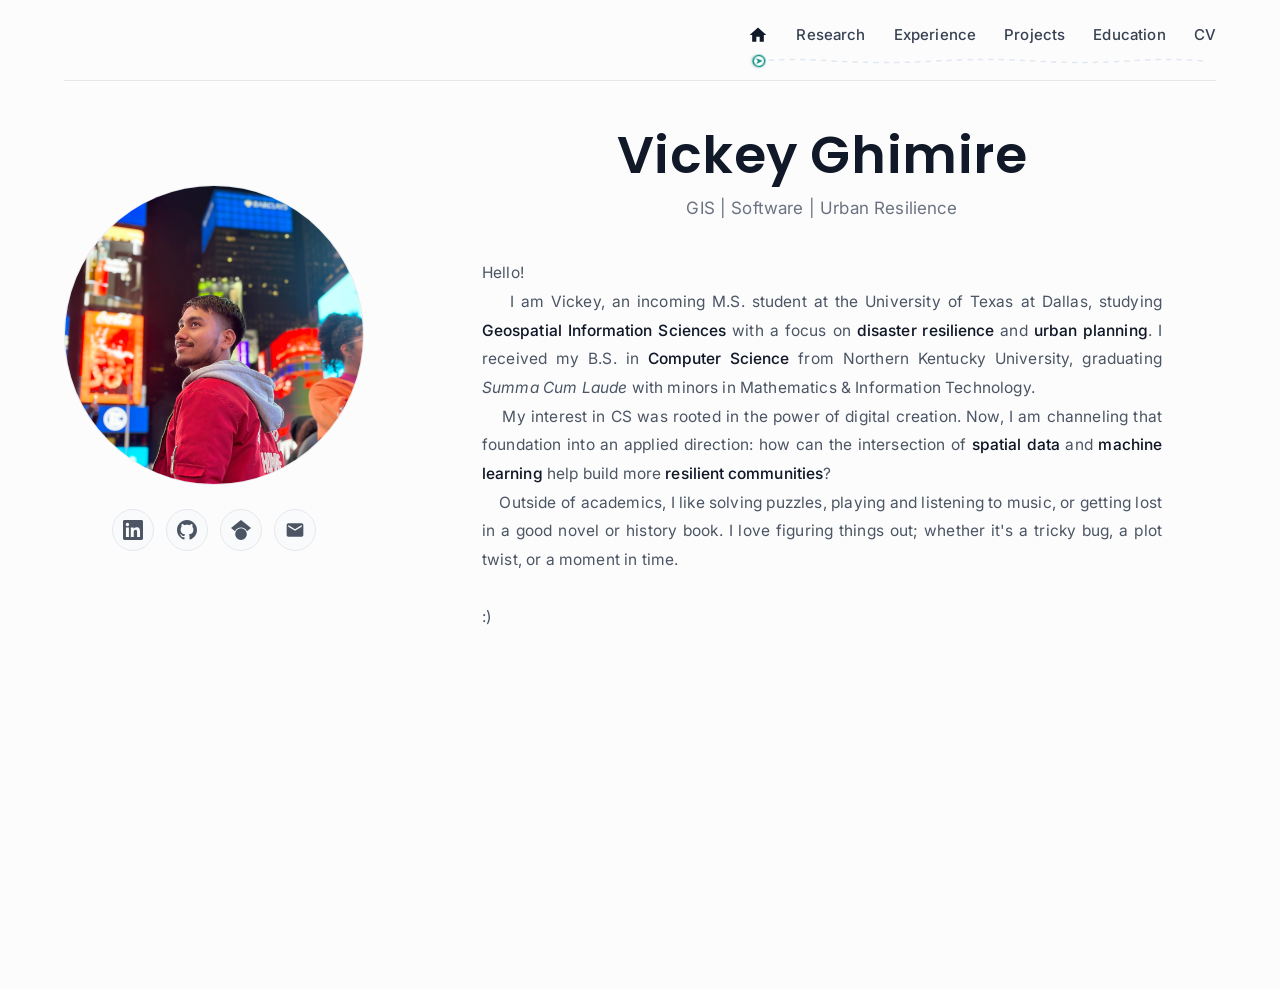
==== commit c47384f3: "updated CV and resume" ====
--- a/src/index.html
+++ b/src/index.html
@@ -632,8 +632,8 @@
                             </div>
                             <div class="entry-details">
                                 <div class="research-poster">
-                                    <a href="img/resume_vickey_ghimire.pdf" target="_blank" class="pdf-preview">
-                                        <img src="img/resume_vickey_ghimire_thumbnail.png" alt="Resume Thumbnail" class="poster-thumbnail">
+                                    <a href="img/resume.pdf" target="_blank" class="pdf-preview">
+                                        <img src="img/resume_thumbnail.png" alt="Resume Thumbnail" class="poster-thumbnail">
                                         <div class="overlay">
                                             <svg class="pdf-icon" viewBox="0 0 24 24" fill="currentColor">
                                                 <path d="M14,2H6A2,2 0 0,0 4,4V20A2,2 0 0,0 6,22H18A2,2 0 0,0 20,20V8L14,2M18,20H6V4H13V9H18V20Z"/>
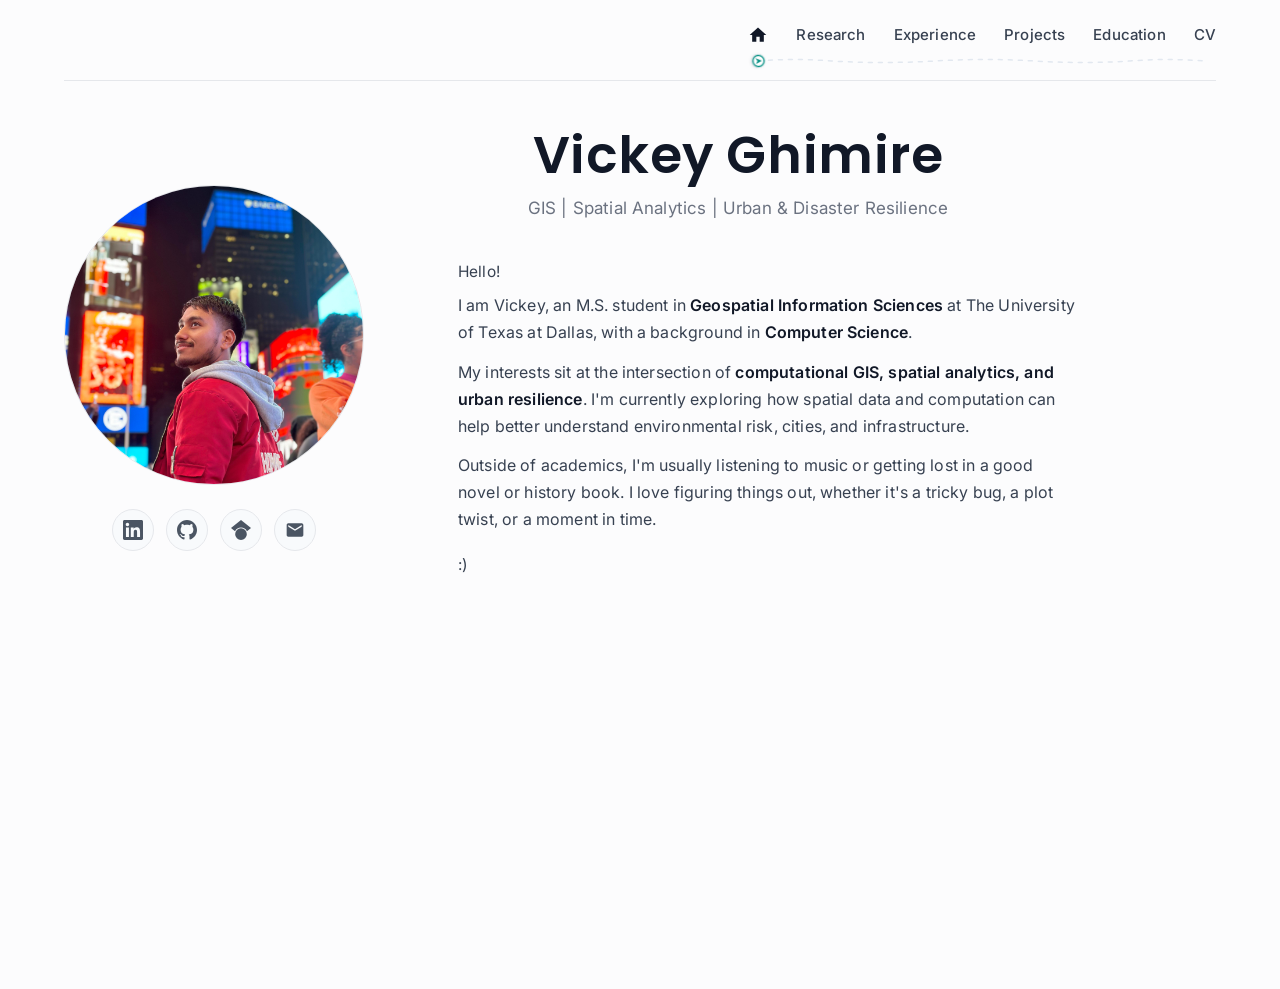
==== commit 9c2328c0: "resume & bio changed" ====
--- a/src/index.html
+++ b/src/index.html
@@ -81,25 +81,37 @@
             </div>
 
             <!-- Right Section - Content Pages -->
-            <div class="right-section">
-                <!-- Home Page -->
-                <div id="home" class="page-content active">
-                    <h1 class="name">Vickey Ghimire</h1>
-                    <p class="skills">GIS | Software | Urban Resilience </p>
-                    <div class="about-section">
-                        <p class="about-text" style="text-align: justify;">
-                            Hello!<br>
-                                &nbsp;&nbsp;&nbsp;&nbsp;I am Vickey, an incoming M.S. student at the University of Texas at Dallas, studying <span class="about-key">Geospatial Information Sciences</span> with a focus on <span class="about-key">disaster resilience</span> and <span class="about-key">urban planning</span>. 
-                                I received my B.S. in <span class="about-key">Computer Science</span> from Northern Kentucky University, graduating <i>Summa Cum Laude</i> with minors in Mathematics & Information Technology.
-                                <br>                                   
-                                &nbsp;&nbsp;&nbsp;&nbsp;My interest in CS was rooted in the power of digital creation. Now, I am channeling that foundation into an applied direction: how can the intersection of <span class="about-key">spatial data</span> and <span class="about-key">machine learning</span> help build more <span class="about-key">resilient communities</span>?
-                                <br>
-                                &nbsp;&nbsp;&nbsp;&nbsp;Outside of academics, I like solving puzzles, playing and listening to music, or getting lost in a good novel or history book. I love figuring things out; whether it's a tricky bug, a plot twist, or a moment in time.
-                                <br> <br>:)
-                        </p>
-                    </div>
-                </div>
-
+            <div id="home" class="page-content active">
+                <h1 class="name">Vickey Ghimire</h1>
+
+                <p class="skills">GIS | Spatial Analytics | Urban & Disaster Resilience</p>
+
+                <div class="about-section">
+                    <p class="about-greeting">Hello!</p>
+
+                    <p class="about-text">
+                        I am Vickey, an M.S. student in
+                        <span class="about-key">Geospatial Information Sciences</span>
+                        at The University of Texas at Dallas, with a background in
+                        <span class="about-key">Computer Science</span>.
+                    </p>
+
+                    <p class="about-text">
+                        My interests sit at the intersection of
+                        <span class="about-key">computational GIS, spatial analytics, and urban resilience</span>.
+                        I'm currently exploring how spatial data and computation can help
+                        better understand environmental risk, cities, and infrastructure.
+                    </p>
+
+                    <p class="about-text">
+                        Outside of academics, I'm usually listening to music or getting
+                        lost in a good novel or history book. I love figuring things out,
+                        whether it's a tricky bug, a plot twist, or a moment in time.
+                    </p>
+
+                    <p class="about-signoff">:)</p>
+                </div>
+            </div>
                 <!-- Education Page -->
                 <div id="education" class="page-content">
                     <h2 class="section-title">Education</h2>
@@ -118,7 +130,7 @@
                                         <div class="entry-location">The University of Texas at Dallas</div>
                                     </div>
                                 </div>
-                                <div class="entry-date">Incoming Fall 2026</div>
+                                <div class="entry-date">August 2026 - May 2028</div>
                             </div>
                             <div class="entry-details">
                                 <div>Honors: John Forrest Kain Scholarship</div>
@@ -153,6 +165,28 @@
                     <h2 class="section-title">Experience</h2>
                         <div class="entry-container">
                             <div class="section-hint">Click entry for details</div>
+                        <div class="entry-box">
+                            <div class="entry-box-header">
+                                <div class="entry-box-content">
+                                    <svg class="entry-toggle-icon" viewBox="0 0 24 24" fill="currentColor">
+                                        <path d="M7 10l5 5 5-5z"/>
+                                    </svg>
+                                    <div>
+                                        <div class="entry-header">
+                                            <div class="entry-title">High Performance Computing Student Assistant</div>
+                                        </div>
+                                        <div class="entry-location">High Performance Computing Ctr, Office of IT, UT Dallas</div>
+                                    </div>
+                                </div>
+                                <div class="entry-date">Fall 2026 - Present</div>
+                            </div>
+                            <div class="entry-details">
+                                <p>Responsibilites include:</p>
+                                • Provide technical support to researchers and students using HPC systems. <br>
+                                • Troubleshoot Linux/UNIX environments, software compilation/installations, and scientific computing workflows in coordination with HPC staff. <br>
+                                • Monitor HPC systems and usage data, assisting with system reporting, data visualization, and contributing to technical workshops & research-computing training activities.
+                            </div>
+                        </div>
                         <div class="entry-box">
                             <div class="entry-box-header">
                                 <div class="entry-box-content">
--- a/src/styles.css
+++ b/src/styles.css
@@ -287,22 +287,37 @@
 }
 
 .about-section {
-    max-width: 68ch;
+    max-width: 62ch;
     margin: 0 auto;
+    position: relative;
+    left: 30px;
 }
 
 .about-text {
+    font-size: 16px;
+    color: #374151;
+    line-height: 1.68;
+    font-weight: 400;
+    text-align: left;
+    margin: 0 0 0.8rem;
+}
+
+.about-greeting {
     font-size: 15.5px;
-    color: #4b5563;
-    line-height: 1.85;
-    font-weight: 400;
-    text-align: justify;
+    color: #374151;
+    line-height: 1.68;
+    margin: 0 0 0.45rem;
+}
+
+.about-signoff {
+    font-size: 15.5px;
+    color: #374151;
+    margin-top: 1.2rem;
 }
 
 .about-key {
-    font-weight: 520;
+    font-weight: 600;
     color: #111827;
-    letter-spacing: 0.005em;
 }
 
 /* Page Content */
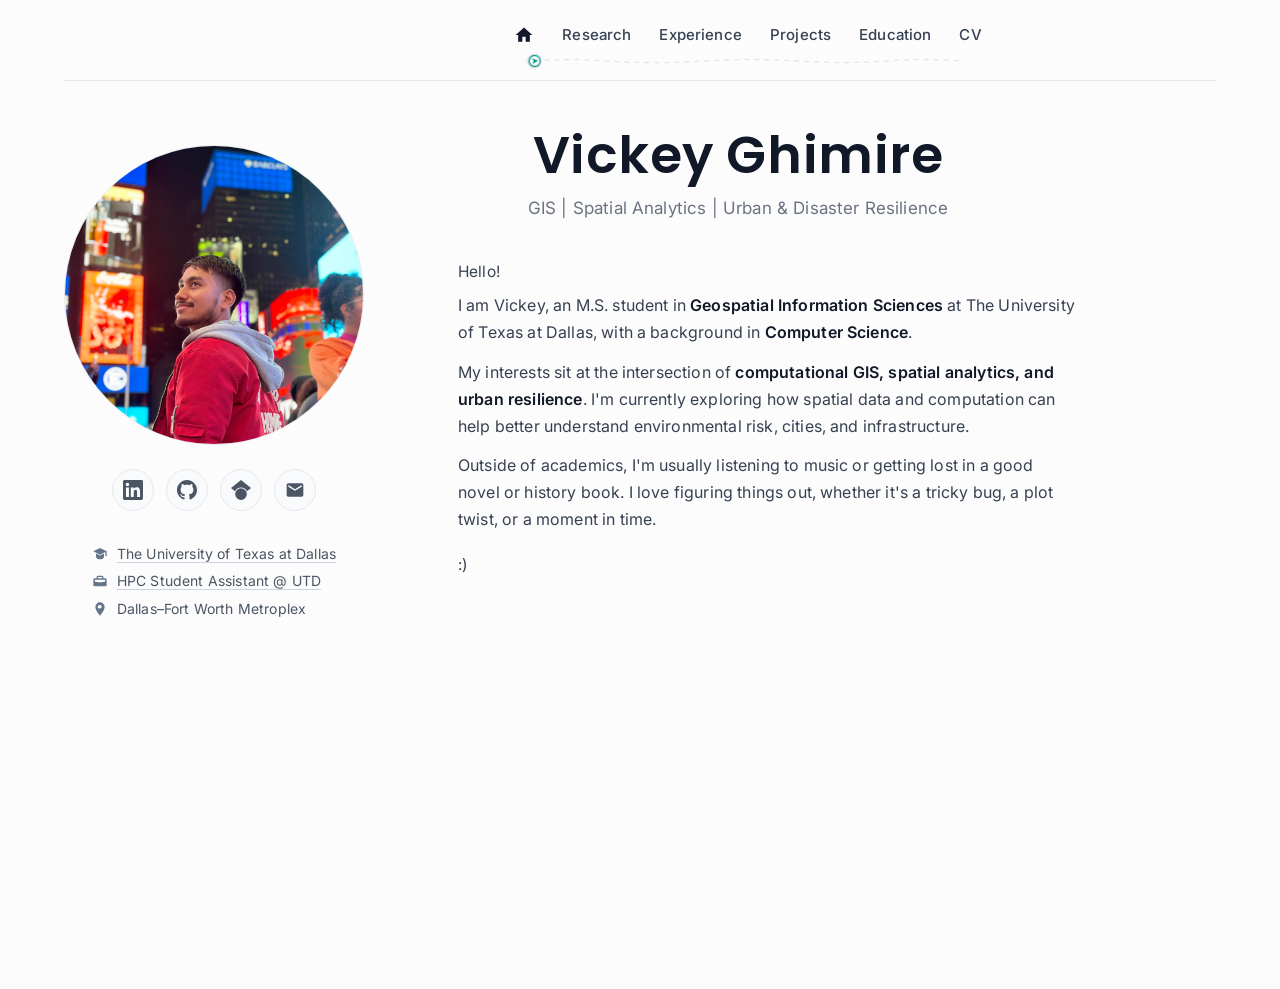
==== commit db2875fd: "major typographic changes + status block added" ====
--- a/src/index.html
+++ b/src/index.html
@@ -4,7 +4,7 @@
     <meta charset="UTF-8">
     <meta name="viewport" content="width=device-width, initial-scale=1.0">
     <title>Vickey Ghimire - Portfolio</title>
-    <link rel="stylesheet" href="styles.css">
+    <link rel="stylesheet" href="styles.css?v=20260907-2">
     <link href="https://fonts.googleapis.com/css2?family=Inter:wght@300;400;500;600;700&family=Poppins:wght@600;700&display=swap" rel="stylesheet">
     <!-- Google tag (gtag.js) -->
     <script async src="https://www.googletagmanager.com/gtag/js?id=G-FXQHH6YSY9"></script>
@@ -78,6 +78,26 @@
                 <div class="counter-wrapper">
                     <script type="text/javascript" src="https://counter.websiteout.com/js/36/5/0/0"></script>
                 </div>
+                <ul class="profile-status" aria-label="Current profile details">
+                    <li>
+                        <svg viewBox="0 0 24 24" aria-hidden="true">
+                            <path d="M12 3 2 8l10 5 8-4v6h2V8L12 3Zm-6 8.1V16c0 2.2 2.7 4 6 4s6-1.8 6-4v-4.9l-6 3-6-3Z"/>
+                        </svg>
+                        <a href="https://www.utdallas.edu/" target="_blank" rel="noopener noreferrer">The University of Texas at Dallas</a>
+                    </li>
+                    <li>
+                        <svg viewBox="0 0 24 24" aria-hidden="true">
+                            <path d="M9 4h6a2 2 0 0 1 2 2v2h3a2 2 0 0 1 2 2v8a2 2 0 0 1-2 2H4a2 2 0 0 1-2-2v-8a2 2 0 0 1 2-2h3V6a2 2 0 0 1 2-2Zm6 4V6H9v2h6Zm-3 6c3.3 0 6.1-.7 8-1.8V10H4v2.2c1.9 1.1 4.7 1.8 8 1.8Zm-1 0h2v2h-2v-2Z"/>
+                        </svg>
+                        <a href="https://hpc.utdallas.edu/" target="_blank" rel="noopener noreferrer">HPC Student Assistant @ UTD</a>
+                    </li>
+                    <li>
+                        <svg viewBox="0 0 24 24" aria-hidden="true">
+                            <path d="M12 2a7 7 0 0 1 7 7c0 5.2-7 13-7 13S5 14.2 5 9a7 7 0 0 1 7-7Zm0 4.5A2.5 2.5 0 1 0 12 11a2.5 2.5 0 0 0 0-5Z"/>
+                        </svg>
+                        <span>Dallas–Fort Worth Metroplex</span>
+                    </li>
+                </ul>
             </div>
 
             <!-- Right Section - Content Pages -->
@@ -133,7 +153,10 @@
                                 <div class="entry-date">August 2026 - May 2028</div>
                             </div>
                             <div class="entry-details">
-                                <div>Honors: John Forrest Kain Scholarship</div>
+                                <div class="entry-fact">
+                                    <span class="entry-fact-label">Honors</span>
+                                    <span>John Forrest Kain Scholarship</span>
+                                </div>
                             </div>
                         </div>
                         <div class="entry-box">
@@ -152,9 +175,18 @@
                                 <div class="entry-date">August 2022 - May 2026</div>
                             </div>
                             <div class="entry-details">
-                                <div>Minors: Mathematics and Information Technology</div>
-                                <div>GPA: 3.94</div>
-                                <div>Honors: Summa Cum Laude, EDGE AWARD, President's Honors List</div>
+                                <div class="entry-fact">
+                                    <span class="entry-fact-label">Minors</span>
+                                    <span>Mathematics and Information Technology</span>
+                                </div>
+                                <div class="entry-fact">
+                                    <span class="entry-fact-label">GPA</span>
+                                    <span>3.94</span>
+                                </div>
+                                <div class="entry-fact">
+                                    <span class="entry-fact-label">Honors</span>
+                                    <span>Summa Cum Laude, EDGE AWARD, President's Honors List</span>
+                                </div>
                             </div>
                         </div>
                     </div>
@@ -181,10 +213,12 @@
                                 <div class="entry-date">Fall 2026 - Present</div>
                             </div>
                             <div class="entry-details">
-                                <p>Responsibilites include:</p>
-                                • Provide technical support to researchers and students using HPC systems. <br>
-                                • Troubleshoot Linux/UNIX environments, software compilation/installations, and scientific computing workflows in coordination with HPC staff. <br>
-                                • Monitor HPC systems and usage data, assisting with system reporting, data visualization, and contributing to technical workshops & research-computing training activities.
+                                <p class="entry-details-heading">Key responsibilities</p>
+                                <ul class="entry-details-list">
+                                    <li>Provide technical support to researchers and students using HPC systems.</li>
+                                    <li>Troubleshoot Linux/UNIX environments, software compilation and installations, and scientific-computing workflows in coordination with HPC staff.</li>
+                                    <li>Monitor HPC systems and usage data, assist with reporting and visualization, and contribute to technical workshops and research-computing training.</li>
+                                </ul>
                             </div>
                         </div>
                         <div class="entry-box">
@@ -203,12 +237,14 @@
                                 <div class="entry-date">Fall 2025 - Spring 2026</div>
                             </div>
                             <div class="entry-details">
-                                <div>Worked on the web application for <a href="https://ieeexplore.ieee.org/abstract/document/11025687" target="_blank">SIRES</a> (Smart Integrated Renewable Energy Systems) project.</div>
-                                <p>Key contributions include:</p>
-                                • Engineered a modular, class-based Django architecture refactoring a legacy tool into an MTV-compliant multi-user web platform with secure authentication and SQLite-based data persistence <br>
-                                • Built dynamic data pipelines integrating NASA POWER and OpenStreetMap APIs, replacing static spreadsheet extraction with location-specific environmental inputs. <br>
-                                • Optimized energy system (NGA-III) computation efficiency by ~35% through convergence-based termination and in-session result caching. <br>
-                                • Upgraded the frontend with Chart.js visualizations and refined UI typography, delivering interactive analytics on optimization results. <br>
+                                <p class="entry-details-summary">Developed the web application for <a href="https://ieeexplore.ieee.org/abstract/document/11025687" target="_blank">SIRES</a> (Smart Integrated Renewable Energy Systems).</p>
+                                <p class="entry-details-heading">Key contributions</p>
+                                <ul class="entry-details-list">
+                                    <li>Engineered a modular, class-based Django architecture, refactoring a legacy tool into an MTV-compliant multi-user platform with secure authentication and SQLite persistence.</li>
+                                    <li>Built dynamic data pipelines integrating NASA POWER and OpenStreetMap APIs, replacing static spreadsheet extraction with location-specific environmental inputs.</li>
+                                    <li>Improved NGA-III energy-system computation efficiency by approximately 35% through convergence-based termination and in-session result caching.</li>
+                                    <li>Added Chart.js visualizations and refined the interface typography to deliver clearer, interactive optimization analytics.</li>
+                                </ul>
                             </div>
                         </div>
                     </div>
@@ -229,12 +265,14 @@
                                 <div class="entry-date">Fall 2024 - Summer 2026</div>
                             </div>
                             <div class="entry-details">
-                                <div>As a research assistant at NKU's Human-Computer Interaction Lab, I primarily worked on projects around language model behavior and natural language processing.</div>
-                                <div> Advisors: <a href="https://www.linkedin.com/in/nazmus-sadat/" target="_blank">Dr. Nazmus Sadat</a> and <a href="https://www.linkedin.com/in/nicholascaporusso/" target="_blank">Dr. Nicholas Caporusso</a></div>
-                                <div>Key contributions include:</div>
-                                • Architected a novelty-detection framework using lexical (Jaccard) and semantic (BERT-based) measures to auto-classify LLM outputs, reducing manual review burden from 32.8% to 3.1% across 31,000+ generated topics.<br>
-                                • Led survey-based analysis of ChatGPT's memory feature across 135+ users and 55+ accounts, uncovering critical gaps in user awareness and data privacy practices. <br>
-                                • Co-authored 3 peer-reviewed papers (2 as first author), leading data analytics workflows from preprocessing and statistical modeling to data viz production. <br>
+                                <p class="entry-details-summary">Conducted research on language-model behavior and natural language processing in NKU's Human-Computer Interaction Lab.</p>
+                                <p class="entry-details-meta">Advisors: <a href="https://www.linkedin.com/in/nazmus-sadat/" target="_blank">Dr. Nazmus Sadat</a> and <a href="https://www.linkedin.com/in/nicholascaporusso/" target="_blank">Dr. Nicholas Caporusso</a></p>
+                                <p class="entry-details-heading">Key contributions</p>
+                                <ul class="entry-details-list">
+                                    <li>Architected a novelty-detection framework using lexical (Jaccard) and semantic (BERT-based) measures to classify LLM outputs, reducing manual review from 32.8% to 3.1% across more than 31,000 generated topics.</li>
+                                    <li>Led a survey-based analysis of ChatGPT's memory feature across more than 135 users and 55 accounts, identifying gaps in user awareness and data-privacy practices.</li>
+                                    <li>Co-authored three peer-reviewed papers—two as first author—and led analytics workflows from preprocessing and statistical modeling through final data visualizations.</li>
+                                </ul>
                             </div>
                         </div>
                     </div>
@@ -255,11 +293,13 @@
                                 <div class="entry-date">Fall 2025</div>
                             </div>
                             <div class="entry-details">
-                                <div>As a Teaching Assistant for <i>CSC 364: Data Structures and Algorithms in Java</i>, I helped facilitate the course by supporting student learning and assisting the instructor as needed.</div>
-                                <div>Course Instructor: <a href="https://www.linkedin.com/in/junxiu-zhou-7b527a103/" target="_blank">Dr. Junxiu Zhou</a></div>
-                                <div>Key responsibilities:</div>
-                                • Held weekly office hours mentoring 40+ students on DSA concepts, debugging, and Java problem-solving. <br>
-                                • Collaborated with instructor to develop Java test cases, design assessment rubrics, and streamline grading workflows. <br>
+                                <p class="entry-details-summary">Supported student learning in <i>CSC 364: Data Structures and Algorithms in Java</i>.</p>
+                                <p class="entry-details-meta">Course instructor: <a href="https://www.linkedin.com/in/junxiu-zhou-7b527a103/" target="_blank">Dr. Junxiu Zhou</a></p>
+                                <p class="entry-details-heading">Key responsibilities</p>
+                                <ul class="entry-details-list">
+                                    <li>Held weekly office hours, mentoring more than 40 students on data structures, algorithms, debugging, and Java problem-solving.</li>
+                                    <li>Collaborated with the instructor to develop Java test cases, design assessment rubrics, and streamline grading workflows.</li>
+                                </ul>
                             </div>
                         </div>
                     </div>
@@ -280,8 +320,8 @@
                                 <div class="entry-date">Fall 2025 - Spring 2026</div>
                             </div>
                             <div class="entry-details">
-                                <div>As a Business Services Supervisor <i>(Student Employment)</i> at Kentucky's largest recreation center, I oversaw membership services operations, supervised student employees, managed sales and membership reports, supported special events and more.</div>
-                                <div>Before transitioning to this role, I also worked as a Facilities Manager <i>(Spring 2023 - Fall 2025)</i> within the same organization where I supervised daily operations, ensured facility safety and efficiency, trained and led student-staff, fostering leadership development and resolving operational challenges.</div>
+                                <p class="entry-details-summary">As a Business Services Supervisor <i>(Student Employment)</i> at Kentucky's largest recreation center, I oversaw membership operations, supervised student employees, managed sales and membership reports, and supported special events.</p>
+                                <p class="entry-details-summary entry-details-summary--secondary">Previously, as Facilities Manager <i>(Spring 2023 - Fall 2025)</i>, I supervised daily operations, supported facility safety and efficiency, trained student staff, and resolved operational challenges.</p>
                             </div>
                         </div>
                     </div>
@@ -311,7 +351,7 @@
                                 </div>
                                 <div class="research-content active" id="abstract-3">
                                     <div class="research-abstract">
-                                        <p> <br>Iterative prompting is a technique commonly used to progressively
+                                        <p>Iterative prompting is a technique commonly used to progressively
                                             refine the output produced by Large Language Models (LLMs) to
                                             obtain more comprehensive content. This method is particularly
                                             useful in the context of education for drafting and refining lists
@@ -338,7 +378,7 @@
                                     </div>
                                 </div>
                                 <div class="research-content" id="paper-3">
-                                    <a href="https://www.researchgate.net/publication/397504945_Benchmarking_LLMs_for_Content_Expansion_Measuring_Novelty_in_Iterative_Course_Outline_Generation" target="_blank" class="research-paper-link">[RESEARCH GATE]</a>
+                                    <a href="https://www.researchgate.net/publication/397504945_Benchmarking_LLMs_for_Content_Expansion_Measuring_Novelty_in_Iterative_Course_Outline_Generation" target="_blank" class="research-paper-link">ResearchGate ↗</a>
                                 </div>
                             </div>
                         </div>
@@ -364,7 +404,7 @@
                                 </div>
                                 <div class="research-content active" id="abstract-2">
                                     <div class="research-abstract">
-                                        <p> <br>Large Language Models (LLMs) have been explored
+                                        <p>Large Language Models (LLMs) have been explored
                                             as a valuable tool for creating course outlines. To this end, 
                                             iterative prompting can be utilized to correct and expand the output.
                                             However, iterative prompting often results in LLMs producing
@@ -400,7 +440,7 @@
                                     </div>
                                 </div>
                                 <div class="research-content" id="paper-2">
-                                    <a href="https://www.researchgate.net/publication/396923717_Evaluating_Output_Novelty_in_Iterative_Prompting_in_Educational_Content_Generation" target="_blank" class="research-paper-link">[RESEARCH GATE]</a>
+                                    <a href="https://www.researchgate.net/publication/396923717_Evaluating_Output_Novelty_in_Iterative_Prompting_in_Educational_Content_Generation" target="_blank" class="research-paper-link">ResearchGate ↗</a>
                                 </div>
                             </div>
                         </div>
@@ -426,7 +466,7 @@
                                 </div>
                                 <div class="research-content active" id="abstract-1">
                                     <div class="research-abstract">
-                                        <p><br>OpenAI’s new “memory" feature enables ChatGPT to provide more personalized and relevant interactions
+                                        <p>OpenAI’s new “memory" feature enables ChatGPT to provide more personalized and relevant interactions
                                             by storing user information from the prompts and using
                                             it across conversations. While offering improved responses,
                                             the memory feature poses privacy and security challenges.
@@ -460,7 +500,7 @@
                                     </div>
                                 </div>
                                 <div class="research-content" id="paper-1">
-                                    <a href="https://ieeexplore.ieee.org/document/11131839">[IEEE Explore]</a>
+                                    <a href="https://ieeexplore.ieee.org/document/11131839" target="_blank" class="research-paper-link">IEEE Xplore ↗</a>
                                 </div>
                             </div>
                         </div>
@@ -495,10 +535,10 @@
                                         <div class="entry-date">July 2026</div>
                                     </div>
                                     <div class="entry-details">
-                                        <div><strong>Tech stack:</strong> GeoPandas, rasterio, xarray, rioxarray</div>
+                                        <div class="project-tech-stack"><strong>Tech stack</strong><span>GeoPandas, rasterio, xarray, rioxarray</span></div>
                                         <div class="project-links">
-                                            <a href="https://github.com/junggeyy/gis-notebooks/blob/main/notebooks/site_suitability_analysis.ipynb" target="_blank" class="project-link">[GitHub]</a>
-                                            <a href="https://colab.research.google.com/github/junggeyy/gis-notebooks/blob/main/notebooks/site_suitability_analysis.ipynb" target="_blank" class="project-link">[Google Colab]</a>
+                                            <a href="https://github.com/junggeyy/gis-notebooks/blob/main/notebooks/site_suitability_analysis.ipynb" target="_blank" class="project-link">GitHub ↗</a>
+                                            <a href="https://colab.research.google.com/github/junggeyy/gis-notebooks/blob/main/notebooks/site_suitability_analysis.ipynb" target="_blank" class="project-link">Google Colab ↗</a>
                                         </div>
                                     </div>
                                 </div> 
@@ -516,9 +556,9 @@
                                         <div class="entry-date">April 2026</div>
                                     </div>
                                     <div class="entry-details">
-                                        <div><strong>Tech stack:</strong> GeoPandas, Shapely, Raster & DEM Analysis, OpenStreetMap, React-Leaflet</div>
+                                        <div class="project-tech-stack"><strong>Tech stack</strong><span>GeoPandas, Shapely, Raster &amp; DEM Analysis, OpenStreetMap, React-Leaflet</span></div>
                                         <div class="project-links">
-                                            <a href="https://github.com/junggeyy/road-risk-viewer" target="_blank" class="project-link">[GitHub]</a>
+                                            <a href="https://github.com/junggeyy/road-risk-viewer" target="_blank" class="project-link">GitHub ↗</a>
                                         </div>
                                     </div>
                                 </div>
@@ -547,9 +587,9 @@
                                         <div class="entry-date">November 2025</div>
                                     </div>
                                     <div class="entry-details">
-                                        <div><strong>Tech stack:</strong> Random Forest models, Pandas, FastAPI, Replit, Numpy, MCP Servers</div>
+                                        <div class="project-tech-stack"><strong>Tech stack</strong><span>Random Forest models, Pandas, FastAPI, Replit, NumPy, MCP Servers</span></div>
                                         <div class="project-links">
-                                            <a href="https://github.com/junggeyy/predictive-maintenance" target="_blank" class="project-link">[GitHub]</a>
+                                            <a href="https://github.com/junggeyy/predictive-maintenance" target="_blank" class="project-link">GitHub ↗</a>
                                         </div>
                                     </div>
                                 </div>                        
@@ -567,9 +607,9 @@
                                         <div class="entry-date">August 2025</div>
                                     </div>
                                     <div class="entry-details">
-                                        <div><strong>Tech stack:</strong> FastAPI, Ollama, LangChain, SQLAlchemy, DBsqlite</div>
+                                        <div class="project-tech-stack"><strong>Tech stack</strong><span>FastAPI, Ollama, LangChain, SQLAlchemy, SQLite</span></div>
                                         <div class="project-links">
-                                            <a href="https://github.com/junggeyy/knowtify" target="_blank" class="project-link">[GitHub]</a>
+                                            <a href="https://github.com/junggeyy/knowtify" target="_blank" class="project-link">GitHub ↗</a>
                                         </div>
                                     </div>
                                 </div>
@@ -587,9 +627,9 @@
                                         <div class="entry-date">July 2025</div>
                                     </div>
                                     <div class="entry-details">
-                                        <div><strong>Tech stack:</strong> FastAPI, LangChain, Firebase, Firestore, Google Gen-AI</div>
+                                        <div class="project-tech-stack"><strong>Tech stack</strong><span>FastAPI, LangChain, Firebase, Firestore, Google Gen AI</span></div>
                                         <div class="project-links">
-                                            <a href="https://github.com/junggeyy/route-rishi" target="_blank" class="project-link">[GitHub]</a>
+                                            <a href="https://github.com/junggeyy/route-rishi" target="_blank" class="project-link">GitHub ↗</a>
                                         </div>
                                     </div>
                                 </div>
@@ -607,9 +647,9 @@
                                         <div class="entry-date">May 2025</div>
                                     </div>
                                     <div class="entry-details">
-                                        <div><strong>Tech stack:</strong> Django, Websocket, Kotlin,SQLite, Facebook Prophet</div>
+                                        <div class="project-tech-stack"><strong>Tech stack</strong><span>Django, WebSocket, Kotlin, SQLite, Facebook Prophet</span></div>
                                         <div class="project-links">
-                                            <a href="https://github.com/junggeyy/stock-insights-android" target="_blank" class="project-link">[GitHub]</a>
+                                            <a href="https://github.com/junggeyy/stock-insights-android" target="_blank" class="project-link">GitHub ↗</a>
                                         </div>
                                     </div>
                                 </div>
@@ -623,6 +663,35 @@
                     <h2 class="section-title">CV</h2>
                     <div class="entry-container">
                         <div class="section-hint">Click entry for details</div>
+                        <div class="entry-box">
+                            <div class="entry-box-header">
+                                <div class="entry-box-content">
+                                    <svg class="entry-toggle-icon" viewBox="0 0 24 24" fill="currentColor">
+                                        <path d="M7 10l5 5 5-5z"/>
+                                    </svg>
+                                    <div>
+                                        <div class="entry-title">Resume</div>
+                                        <div class="entry-location">View or download my Resume</div>
+                                    </div>
+                                </div>
+                            </div>
+                            <div class="entry-details">
+                                <div class="research-poster">
+                                    <a href="img/resume.pdf" target="_blank" class="pdf-preview">
+                                        <img src="img/resume_thumbnail.png" alt="Resume Thumbnail" class="poster-thumbnail">
+                                        <div class="overlay">
+                                            <svg class="pdf-icon" viewBox="0 0 24 24" fill="currentColor">
+                                                <path d="M14,2H6A2,2 0 0,0 4,4V20A2,2 0 0,0 6,22H18A2,2 0 0,0 20,20V8L14,2M18,20H6V4H13V9H18V20Z"/>
+                                            </svg>
+                                            <div class="pdf-text">View Resume</div>
+                                            <div class="pdf-subtext">Click to open in new tab</div>
+                                        </div>
+                                    </a>
+                                </div>
+                            </div>
+                        </div>
+                    </div>
+                    <div class="entry-container">
                         <div class="entry-box">
                             <div class="entry-box-header">
                                 <div class="entry-box-content">
@@ -651,35 +720,6 @@
                             </div>
                         </div>
                     </div>
-                    <div class="entry-container">
-                        <div class="entry-box">
-                            <div class="entry-box-header">
-                                <div class="entry-box-content">
-                                    <svg class="entry-toggle-icon" viewBox="0 0 24 24" fill="currentColor">
-                                        <path d="M7 10l5 5 5-5z"/>
-                                    </svg>
-                                    <div>
-                                        <div class="entry-title">Resume</div>
-                                        <div class="entry-location">View or download my Resume</div>
-                                    </div>
-                                </div>
-                            </div>
-                            <div class="entry-details">
-                                <div class="research-poster">
-                                    <a href="img/resume.pdf" target="_blank" class="pdf-preview">
-                                        <img src="img/resume_thumbnail.png" alt="Resume Thumbnail" class="poster-thumbnail">
-                                        <div class="overlay">
-                                            <svg class="pdf-icon" viewBox="0 0 24 24" fill="currentColor">
-                                                <path d="M14,2H6A2,2 0 0,0 4,4V20A2,2 0 0,0 6,22H18A2,2 0 0,0 20,20V8L14,2M18,20H6V4H13V9H18V20Z"/>
-                                            </svg>
-                                            <div class="pdf-text">View Resume</div>
-                                            <div class="pdf-subtext">Click to open in new tab</div>
-                                        </div>
-                                    </a>
-                                </div>
-                            </div>
-                        </div>
-                    </div>
                 </div>
             </div>
         </main>
--- a/src/styles.css
+++ b/src/styles.css
@@ -7,7 +7,7 @@
 
 .counter-wrapper {
     text-align: center;
-    margin-top: 8px;
+    margin-top: -8px;
     max-width: 300px;
     margin-left: auto;
     margin-right: auto;
@@ -47,8 +47,9 @@
 /* Navigation Bar */
 .navbar {
     padding: 22px 0 4px;
-    display: flex;
-    justify-content: flex-end;
+    display: grid;
+    grid-template-columns: 300px minmax(0, 1fr);
+    column-gap: 64px;
     border-bottom: 1px solid #e5e7eb;
     position: sticky;
     top: 0;
@@ -60,17 +61,18 @@
 .nav-routing {
     display: flex;
     flex-direction: column;
-    align-items: flex-end;
+    align-items: stretch;
     gap: 2px;
-    width: 100%;
-    max-width: fit-content;
-    margin-left: auto;
+    grid-column: 2;
+    width: min(100%, 640px);
+    margin-right: auto;
 }
 
 .nav-links {
     display: flex;
     gap: 28px;
     align-items: center;
+    justify-content: center;
 }
 
 /* GPS route track under nav */
@@ -202,7 +204,7 @@
     gap: 24px;
     position: sticky;
     top: 110px;
-    padding-top: 60px;
+    padding-top: 20px;
 }
 
 /* Profile Picture */
@@ -261,6 +263,50 @@
     background-color: #e8e8e8;
 }
 
+.profile-status {
+    display: grid;
+    gap: 9px;
+    width: max-content;
+    max-width: 300px;
+    margin: -8px auto 0;
+    padding: 2px 0 0;
+    align-self: center;
+    color: #4b5563;
+    font-size: 14px;
+    line-height: 1.35;
+    list-style: none;
+}
+
+.profile-status li {
+    display: flex;
+    align-items: flex-start;
+    gap: 9px;
+}
+
+.profile-status a:link,
+.profile-status a:visited {
+    color: #4b5563;
+    text-decoration: underline;
+    text-decoration-color: #cbd5e1;
+    text-decoration-thickness: 1px;
+    text-underline-offset: 3px;
+    transition: color 0.2s ease, text-decoration-color 0.2s ease;
+}
+
+.profile-status a:hover,
+.profile-status a:focus-visible {
+    color: #0f766e;
+    text-decoration-color: #5eead4;
+}
+
+.profile-status svg {
+    width: 16px;
+    height: 16px;
+    margin-top: 1px;
+    flex: 0 0 auto;
+    fill: #64748b;
+}
+
 /* Right Section */
 .right-section {
     flex: 1;
@@ -363,6 +409,7 @@
 }
 
 .entry-container {
+    width: min(72ch, calc(100vw - 412px));
     max-width: 72ch;
     margin: 0 auto;
 }
@@ -460,7 +507,7 @@
     overflow: hidden;
     transition: max-height 0.3s ease, padding 0.3s ease;
     padding-top: 0;
-    text-align: justify;
+    text-align: left;
 }
 
 .entry-box.expanded .entry-details {
@@ -468,6 +515,78 @@
     padding-top: 18px;
     margin-top: 12px;
     border-top: 1px solid #edf2f7;
+}
+
+#experience .entry-details {
+    text-align: left;
+}
+
+#education .entry-details {
+    display: grid;
+    gap: 9px;
+}
+
+.entry-fact {
+    display: grid;
+    grid-template-columns: 74px minmax(0, 1fr);
+    gap: 12px;
+    align-items: baseline;
+    margin: 0;
+}
+
+.entry-fact-label {
+    color: #64748b;
+    font-size: 13px;
+    font-weight: 600;
+    letter-spacing: 0.025em;
+    text-transform: uppercase;
+}
+
+.entry-details-summary {
+    margin: 0;
+    color: #475569;
+}
+
+.entry-details-summary--secondary {
+    margin-top: 12px;
+    padding-top: 12px;
+    border-top: 1px solid #f1f5f9;
+}
+
+.entry-details-meta {
+    margin-top: 7px;
+    color: #64748b;
+}
+
+.entry-details-heading {
+    margin: 16px 0 8px;
+    color: #334155;
+    font-size: 14px;
+    font-weight: 600;
+    letter-spacing: 0.035em;
+    text-transform: uppercase;
+}
+
+.entry-details-list {
+    display: grid;
+    gap: 9px;
+    margin: 0;
+    padding-left: 19px;
+}
+
+.entry-details-list li {
+    padding-left: 3px;
+}
+
+.entry-details-list li::marker {
+    color: #0d9488;
+}
+
+#experience .entry-details a {
+    color: #1e3a8a;
+    font-weight: 500;
+    text-decoration-thickness: 1px;
+    text-underline-offset: 2px;
 }
 
 /* Research Section Specific Styles */
@@ -536,7 +655,7 @@
     font-size: 14px;
     line-height: 1.75;
     color: #4b5563;
-    text-align: justify;
+    text-align: left;
 }
 
 .research-poster {
@@ -647,14 +766,22 @@
 }
 
 .research-paper-link {
-    color: #1e3a8a;
-    text-decoration: underline;
+    display: inline-flex;
+    align-items: center;
+    padding: 7px 11px;
+    color: #334155;
+    background: #f8fafc;
+    border: 1px solid #e2e8f0;
+    border-radius: 7px;
+    text-decoration: none;
     font-size: 14px;
+    font-weight: 600;
     transition: color 0.2s ease;
 }
 
 .research-paper-link:hover {
-    color: #1e40af;
+    color: #0f766e;
+    border-color: #99f6e4;
 }
 
 .entry-header {
@@ -723,26 +850,57 @@
 }
 
 .project-links {
-    margin-top: 12px;
-    display: flex;
-    gap: 16px;
+    margin-top: 13px;
+    display: flex;
+    gap: 8px;
+    flex-wrap: wrap;
+}
+
+.project-tech-stack {
+    display: grid;
+    gap: 4px;
+    padding: 11px 13px;
+    color: #475569;
+    background: #f8fafc;
+    border: 1px solid #eef2f7;
+    border-radius: 8px;
+}
+
+.project-tech-stack strong {
+    color: #64748b;
+    font-size: 12px;
+    font-weight: 600;
+    letter-spacing: 0.045em;
+    text-transform: uppercase;
 }
 
 .project-link {
-    color: #1e3a8a;
+    display: inline-flex;
+    align-items: center;
+    padding: 6px 10px;
+    color: #334155;
+    background: #ffffff;
+    border: 1px solid #e2e8f0;
+    border-radius: 7px;
     text-decoration: none;
     font-size: 14px;
-    font-weight: 500;
-    transition: color 0.2s ease;
+    font-weight: 600;
+    transition: color 0.2s ease, border-color 0.2s ease, background-color 0.2s ease;
 }
 
 .project-link:hover {
-    color: #1e40af;
-    text-decoration: underline;
+    color: #0f766e;
+    background: #f0fdfa;
+    border-color: #99f6e4;
 }
 
 /* Responsive Design */
 @media (max-width: 768px) {
+    .navbar {
+        display: flex;
+        justify-content: center;
+    }
+
     #content-area {
         flex-direction: column;
         gap: 40px;
@@ -763,10 +921,16 @@
     .skills {
         text-align: center;
     }
+
+    .about-section {
+        left: 0;
+    }
     
     .nav-routing {
         align-items: center;
+        width: 100%;
         max-width: 100%;
+        margin: 0;
     }
 
     .nav-links {
@@ -784,6 +948,12 @@
     }
     
     .entry-container {
+        width: 100%;
+        max-width: 100%;
+    }
+
+    .page-content {
+        width: 100%;
         max-width: 100%;
     }
     
@@ -815,6 +985,16 @@
     
     .nav-link {
         font-size: 14px;
+    }
+
+    .entry-date {
+        flex-shrink: 1;
+        max-width: calc(100% - 44px);
+        white-space: normal;
+    }
+
+    .entry-box-content {
+        min-width: 0;
     }
 
     .entry-box {
@@ -863,4 +1043,4 @@
 
 .project-group.open > .group-content {
     display: flex;
-}+}
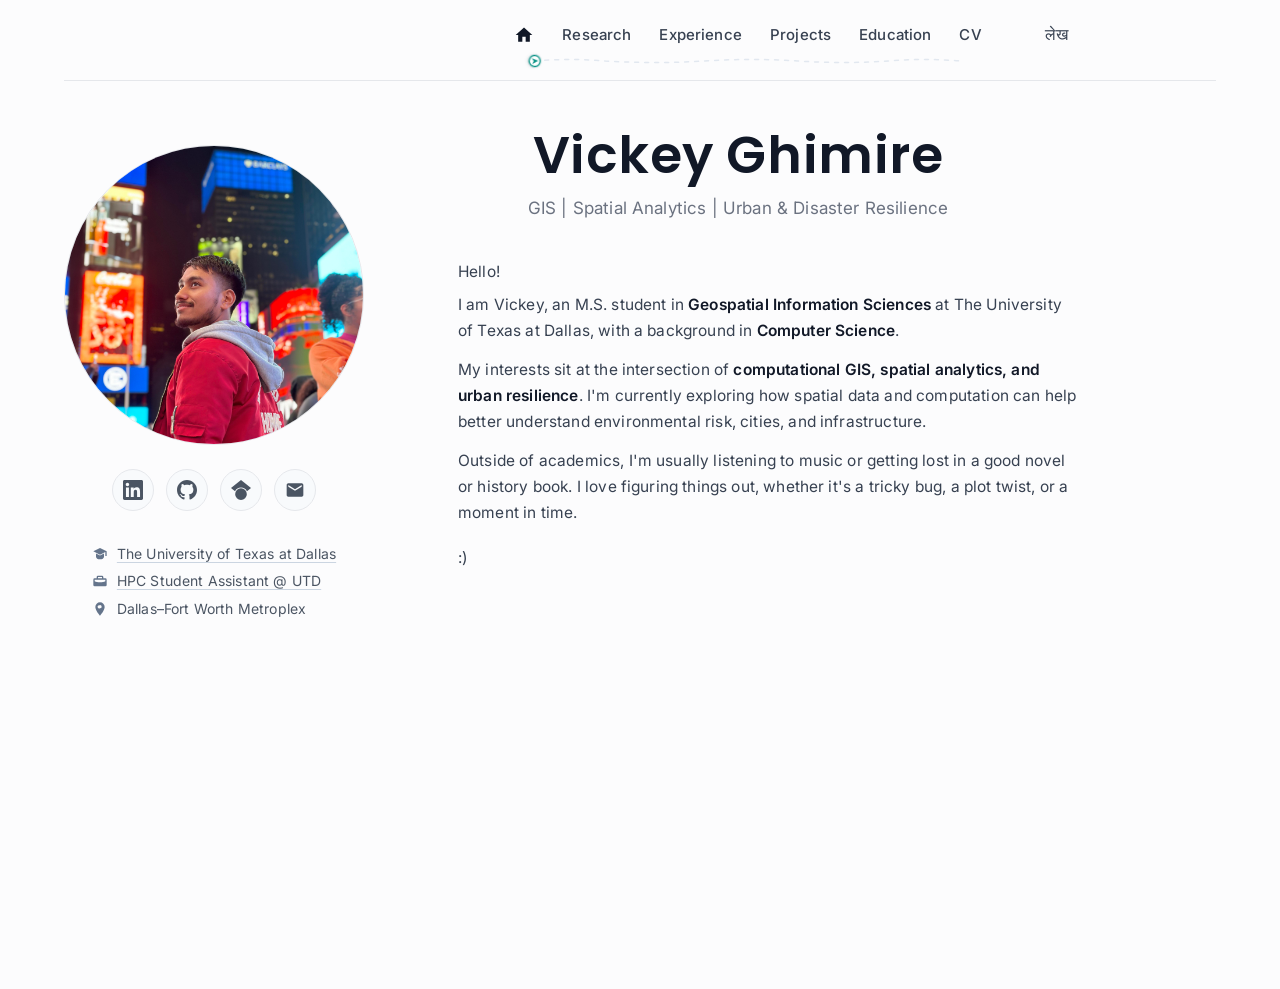
==== commit 749ce3e1: "something new.." ====
--- a/src/index.html
+++ b/src/index.html
@@ -31,6 +31,7 @@
                     <a href="#projects" class="nav-link" data-section="projects">Projects</a>
                     <a href="#education" class="nav-link" data-section="education">Education</a>
                     <a href="#cv" class="nav-link" data-section="cv">CV</a>
+                    <a href="lekha.html" class="nav-link nav-link-external" target="_blank" rel="noopener noreferrer" aria-label="Open Lekha writings in a new tab">लेख</a>
                 </div>
                 <div class="nav-gps-layer" aria-hidden="true">
                     <svg class="nav-gps-svg" preserveAspectRatio="none">
@@ -528,17 +529,16 @@
                                                 <path d="M7 10l5 5 5-5z"/>
                                             </svg>
                                             <div>
-                                                <div class="entry-title">Site Suitability Analysis</div>
-                                                <div class="entry-subtitle">A Multi-Criteria Evaluation (MCE) workflow for locating a new fire station in Kathmandu. It combines slope, road access, coverage, and land availability via a Weighted Linear Combination (WLC) model to generate a site suitability map and candidate locations.</div>
+                                                <div class="entry-title">Dallas Traffic Safety & Crash Hotspot Analysis</div>
+                                                <div class="entry-subtitle">A citywide traffic-safety analysis of 160K+ crash records across Dallas to identify high-crash areas and severe-injury patterns. Combines Python-based data processing with Kernel Density and Gi hotspot analysis in ArcGIS Pro to highlight priority transportation corridors and support traffic-safety planning.</div>
                                             </div>                                
                                         </div>
-                                        <div class="entry-date">July 2026</div>
+                                        <div class="entry-date">September 2026</div>
                                     </div>
                                     <div class="entry-details">
-                                        <div class="project-tech-stack"><strong>Tech stack</strong><span>GeoPandas, rasterio, xarray, rioxarray</span></div>
+                                        <div class="project-tech-stack"><strong>Tech stack</strong><span>ArcGIS Pro, Pandas, Spatial Analysis</span></div>
                                         <div class="project-links">
-                                            <a href="https://github.com/junggeyy/gis-notebooks/blob/main/notebooks/site_suitability_analysis.ipynb" target="_blank" class="project-link">GitHub ↗</a>
-                                            <a href="https://colab.research.google.com/github/junggeyy/gis-notebooks/blob/main/notebooks/site_suitability_analysis.ipynb" target="_blank" class="project-link">Google Colab ↗</a>
+                                            <a href="#" class="project-link">[Link Available Soon]</a>
                                         </div>
                                     </div>
                                 </div> 
@@ -549,6 +549,27 @@
                                                 <path d="M7 10l5 5 5-5z"/>
                                             </svg>
                                             <div>
+                                                <div class="entry-title">Site Suitability Analysis</div>
+                                                <div class="entry-subtitle">A Multi-Criteria Evaluation (MCE) workflow for locating a new fire station in Kathmandu. It combines slope, road access, coverage, and land availability via a Weighted Linear Combination (WLC) model to generate a site suitability map and candidate locations.</div>
+                                            </div>                                
+                                        </div>
+                                        <div class="entry-date">July 2026</div>
+                                    </div>
+                                    <div class="entry-details">
+                                        <div class="project-tech-stack"><strong>Tech stack</strong><span>GeoPandas, rasterio, xarray, rioxarray</span></div>
+                                        <div class="project-links">
+                                            <a href="https://github.com/junggeyy/gis-notebooks/blob/main/notebooks/site_suitability_analysis.ipynb" target="_blank" class="project-link">GitHub ↗</a>
+                                            <a href="https://colab.research.google.com/github/junggeyy/gis-notebooks/blob/main/notebooks/site_suitability_analysis.ipynb" target="_blank" class="project-link">Google Colab ↗</a>
+                                        </div>
+                                    </div>
+                                </div> 
+                                <div class="entry-box">
+                                    <div class="entry-box-header">
+                                        <div class="entry-box-content">
+                                            <svg class="entry-toggle-icon" viewBox="0 0 24 24" fill="currentColor">
+                                                <path d="M7 10l5 5 5-5z"/>
+                                            </svg>
+                                            <div>
                                                 <div class="entry-title">Road Risk Viewer</div>
                                                 <div class="entry-subtitle">An interactive GIS web application to visualize road hazard and planning risk-aware travel across Nepal. Combines terrain analysis, seasonal rainfall data, and a dual-hazard risk model to score every road segment for landslide and flood susceptibility.</div>
                                             </div>                                
--- a/src/styles.css
+++ b/src/styles.css
@@ -73,6 +73,7 @@
     gap: 28px;
     align-items: center;
     justify-content: center;
+    position: relative;
 }
 
 /* GPS route track under nav */
@@ -186,6 +187,12 @@
 .nav-link.active {
     color: #111827;
     font-weight: 600;
+}
+
+.nav-link-external {
+    position: absolute;
+    right: 0;
+    font-size: 16px;
 }
 
 /* Main Content Area */
@@ -340,7 +347,7 @@
 }
 
 .about-text {
-    font-size: 16px;
+    font-size: 15.5px;
     color: #374151;
     line-height: 1.68;
     font-weight: 400;
@@ -939,6 +946,10 @@
         justify-content: center;
     }
 
+    .nav-link-external {
+        position: static;
+    }
+
     .nav-gps-layer {
         display: none;
     }
